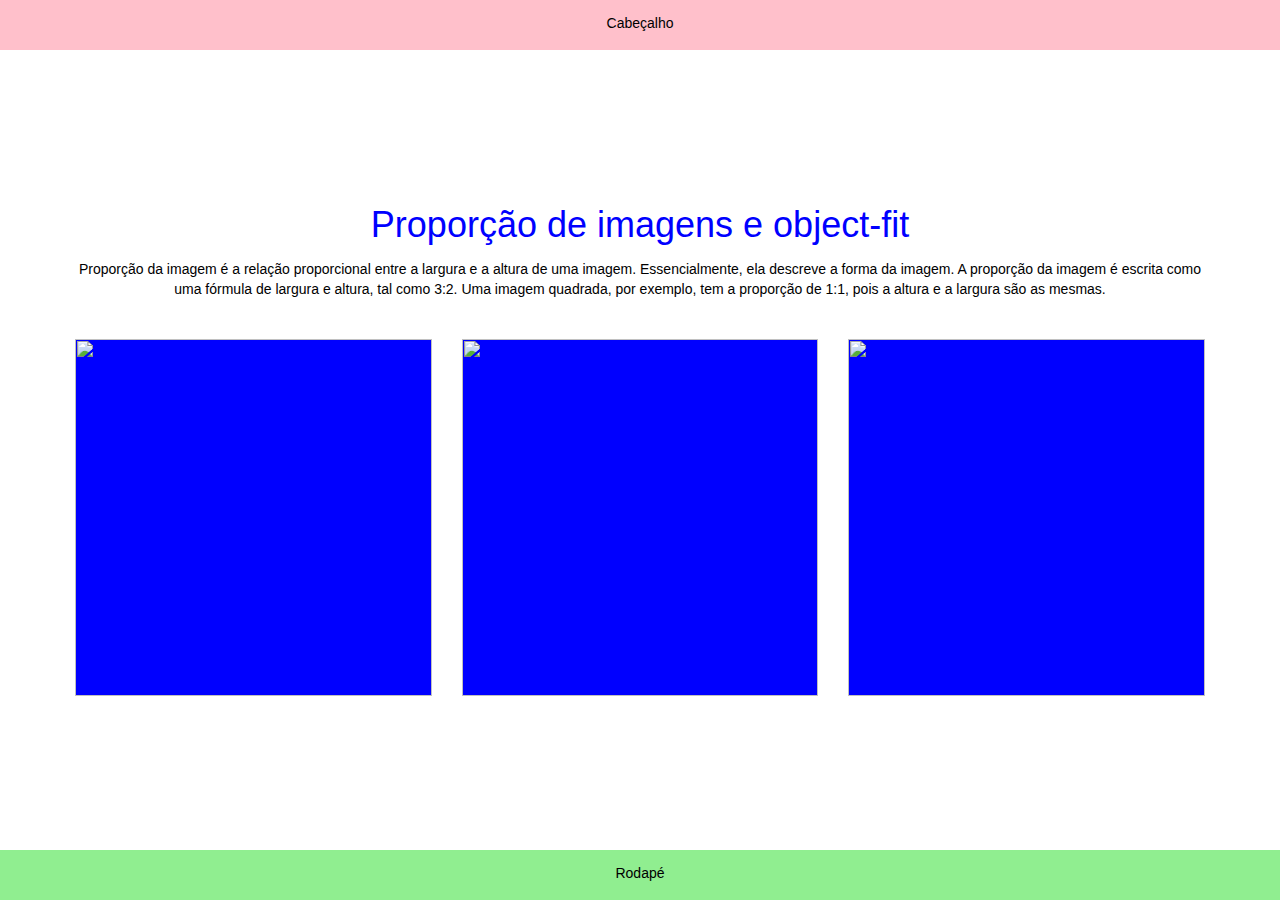
==== index.html @ a14bac27 "Desafio 2" ====
<!DOCTYPE html>
<html lang="en">
<head>
    <meta charset="utf-8">
    <meta name="viewport" content="width=device-width, initial-scale=1.0">
    <title>Mel, a melhor frontend</title>
    <link rel="stylesheet" href="assets/css/stylesheet_header.css">
    <link rel="stylesheet" href="assets/css/stylesheet_footer.css">
    <link rel="stylesheet" href="assets/css/layout.css">
</head>
<body>
<header>
<nav>
    <p>Cabeçalho</p>
</nav>
</header>    <main>
        <h1>Proporção de imagens e object-fit</h1>
        <p>Proporção da imagem é a relação proporcional entre a largura e a altura de uma imagem. Essencialmente, ela descreve a forma da imagem. A proporção da imagem é escrita como uma fórmula de largura e altura, tal como 3:2. Uma imagem quadrada, por exemplo, tem a proporção de 1:1, pois a altura e a largura são as mesmas.</p>
        <div class="flex-grid">
          <div class="column">
            <figure>
              <img src="https://source.unsplash.com/random/?street-photography">
            </figure>
          </div>
          <div class="column">
            <figure>
              <img src="https://source.unsplash.com/random/?animals">
            </figure>
          </div>
          <div class="column">
            <figure>
              <img src="https://source.unsplash.com/random/?fruit">
            </figure>
          </div>
        </div>
      </main>
<footer>
    <p>Rodapé</p>
</footer></body>
</html>
---- assets/css/stylesheet_header.css ----
header {
    background-color: #ffc0cb;
    height: 50px;
}

a {
    display: flex;
    align-content: stretch;
}

nav {
    display: flex;
    flex-direction: row;
    justify-content: center;
}
---- assets/css/stylesheet_footer.css ----
footer {
    background-color: #90ee90;
    height: 50px;
    display: flex;
    justify-content: center;
}

/*footer p {
    display: flex;
    justify-content: center;
}*/
---- assets/css/layout.css ----
/*main {
    background-color: #add8e6;
    display: flex;
    justify-content: center;
    flex-direction: column;
    align-items: center;
    flex-grow: 1;
}*/body {
  display: flex;
  flex-direction: column;
  margin: 0;
  height: 100svh;
}
h1 {
  font-family: Arial, sans-serif;
  font-weight: 400;
  font-size: 36px;
  margin: 0;
  color: #0000ff;
  text-align: center;
}
p {
  font-family: Arial, sans-serif;
  font-size: 14px;
  line-height: 1.4;
  text-align: center;
  margin-bottom: 40px;
}
header,
footer {
  font-family: Arial, sans-serif;
  font-size: 20px;
}
.flex-grid {
  width: 100%;
}
.column {
  background: #90ee90;
}
.column:not(:last-child) {
  margin-bottom: 30px;
}
@media (min-width: 850px) {
  .flex-grid {
    display: flex;
    flex-direction: row;
    column-gap: 30px;
  }
  .column {
    width: 33.33%;
  }
  .column:not(:last-child) {
    margin-bottom: 0;
  }
}

main {
    background: #fff;
    flex-grow: 1;
    display: flex;
    align-items: center;
    justify-content: center;
    flex-direction: column;
    padding: 30px 20px;
    max-width: 540px;
    margin: 0 auto;
  }
  @media (min-width: 850px) {
    main {
      max-width: 100%;
      padding: 30px;
    }
  }
  @media (min-width: 1180px) {
    main {
      max-width: 1130px;
    }
  }

  img {
    max-width: 100%;
    position: absolute;
    top: 0;
    bottom: 0;
    height: 100%;
    width: 100%;
    object-fit: cover;
  }

  figure{
    margin: 0;
    height: 0;
    position: relative;
    background: #0000ff;
    overflow: hidden;
    padding-bottom: 100%;
  }
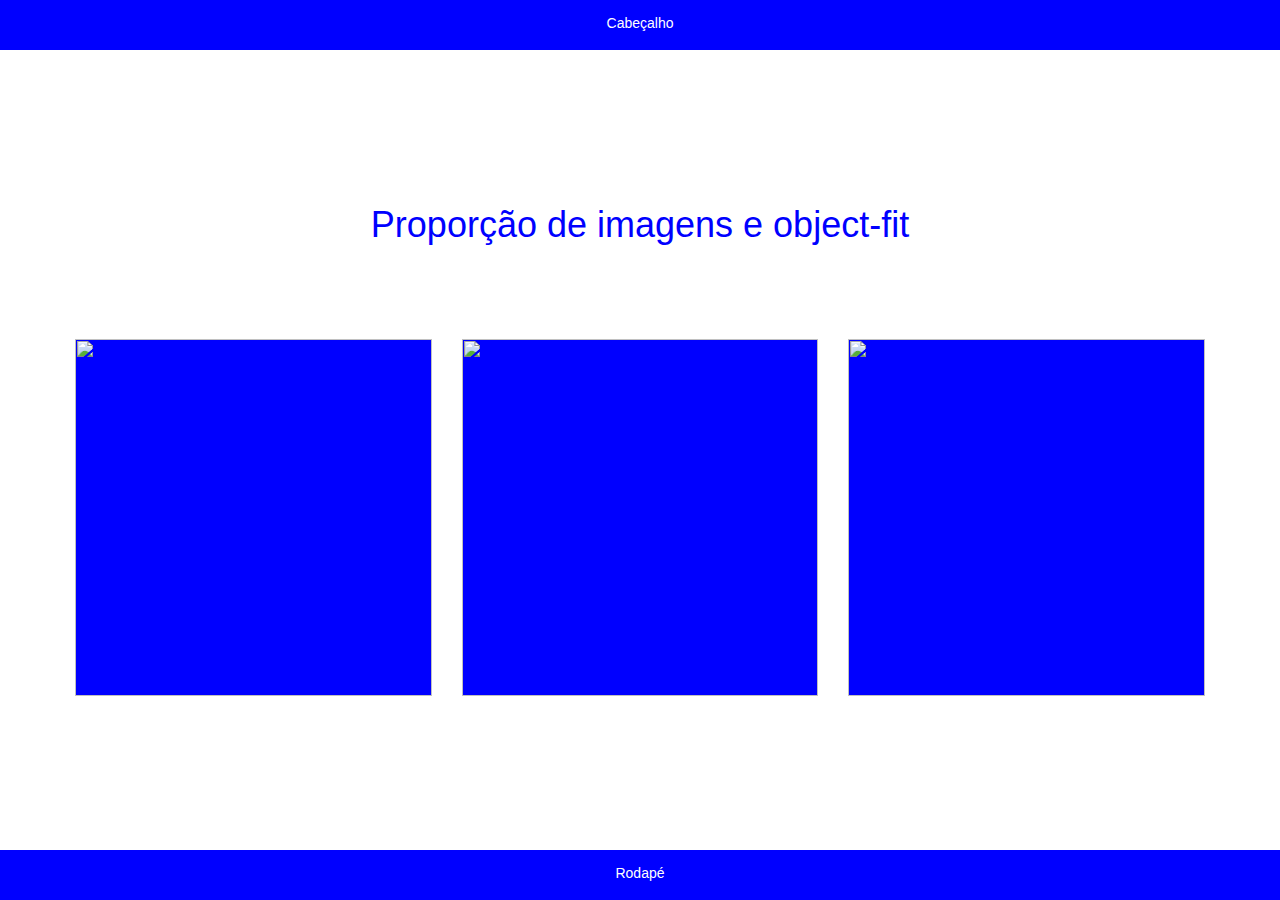
==== commit e48fc2da: "aula 12/04 — scss" ====
--- a/index.html
+++ b/index.html
@@ -4,9 +4,7 @@
     <meta charset="utf-8">
     <meta name="viewport" content="width=device-width, initial-scale=1.0">
     <title>Mel, a melhor frontend</title>
-    <link rel="stylesheet" href="assets/css/stylesheet_header.css">
-    <link rel="stylesheet" href="assets/css/stylesheet_footer.css">
-    <link rel="stylesheet" href="assets/css/layout.css">
+    <link rel="stylesheet" href="assets/css/style.css">
 </head>
 <body>
 <header>
--- a/assets/css/style.css
+++ b/assets/css/style.css
@@ -0,0 +1,171 @@
+/*main {
+    background-color: #add8e6;
+    display: flex;
+    justify-content: center;
+    flex-direction: column;
+    align-items: center;
+    flex-grow: 1;
+}*/
+body {
+  display: -webkit-box;
+  display: -ms-flexbox;
+  display: flex;
+  -webkit-box-orient: vertical;
+  -webkit-box-direction: normal;
+      -ms-flex-direction: column;
+          flex-direction: column;
+  margin: 0;
+  height: 100svh;
+}
+
+h1 {
+  font-family: Arial, sans-serif;
+  font-weight: 400;
+  font-size: 36px;
+  margin: 0;
+  color: #0000ff;
+  text-align: center;
+}
+
+p {
+  font-family: Arial, sans-serif;
+  color: #fff;
+  font-size: 14px;
+  line-height: 1.4;
+  text-align: center;
+  margin-bottom: 40px;
+}
+
+header,
+footer {
+  font-family: Arial, sans-serif;
+  font-size: 20px;
+}
+
+.flex-grid {
+  width: 100%;
+}
+
+.column {
+  background: #0000ff;
+}
+
+.column:not(:last-child) {
+  margin-bottom: 30px;
+}
+
+@media (min-width: 850px) {
+  .flex-grid {
+    display: -webkit-box;
+    display: -ms-flexbox;
+    display: flex;
+    -webkit-box-orient: horizontal;
+    -webkit-box-direction: normal;
+        -ms-flex-direction: row;
+            flex-direction: row;
+    -webkit-column-gap: 30px;
+       -moz-column-gap: 30px;
+            column-gap: 30px;
+  }
+  .column {
+    width: 33.33%;
+  }
+  .column:not(:last-child) {
+    margin-bottom: 0;
+  }
+}
+main {
+  background: #fff;
+  -webkit-box-flex: 1;
+      -ms-flex-positive: 1;
+          flex-grow: 1;
+  display: -webkit-box;
+  display: -ms-flexbox;
+  display: flex;
+  -webkit-box-align: center;
+      -ms-flex-align: center;
+          align-items: center;
+  -webkit-box-pack: center;
+      -ms-flex-pack: center;
+          justify-content: center;
+  -webkit-box-orient: vertical;
+  -webkit-box-direction: normal;
+      -ms-flex-direction: column;
+          flex-direction: column;
+  padding: 30px 20px;
+  max-width: 540px;
+  margin: 0 auto;
+}
+
+@media (min-width: 850px) {
+  main {
+    max-width: 100%;
+    padding: 30px;
+  }
+}
+@media (min-width: 1180px) {
+  main {
+    max-width: 1130px;
+  }
+}
+img {
+  max-width: 100%;
+  position: absolute;
+  top: 0;
+  bottom: 0;
+  height: 100%;
+  width: 100%;
+  -o-object-fit: cover;
+     object-fit: cover;
+}
+
+figure {
+  margin: 0;
+  height: 0;
+  position: relative;
+  background: #0000ff;
+  overflow: hidden;
+  padding-bottom: 100%;
+}
+
+header {
+  background-color: #0000ff;
+  height: 50px;
+}
+
+a {
+  display: -webkit-box;
+  display: -ms-flexbox;
+  display: flex;
+  -ms-flex-line-pack: stretch;
+      align-content: stretch;
+}
+
+nav {
+  display: -webkit-box;
+  display: -ms-flexbox;
+  display: flex;
+  -webkit-box-orient: horizontal;
+  -webkit-box-direction: normal;
+      -ms-flex-direction: row;
+          flex-direction: row;
+  -webkit-box-pack: center;
+      -ms-flex-pack: center;
+          justify-content: center;
+}
+
+footer {
+  background-color: #0000ff;
+  height: 50px;
+  display: -webkit-box;
+  display: -ms-flexbox;
+  display: flex;
+  -webkit-box-pack: center;
+      -ms-flex-pack: center;
+          justify-content: center;
+}
+
+/*footer p {
+    display: flex;
+    justify-content: center;
+}*/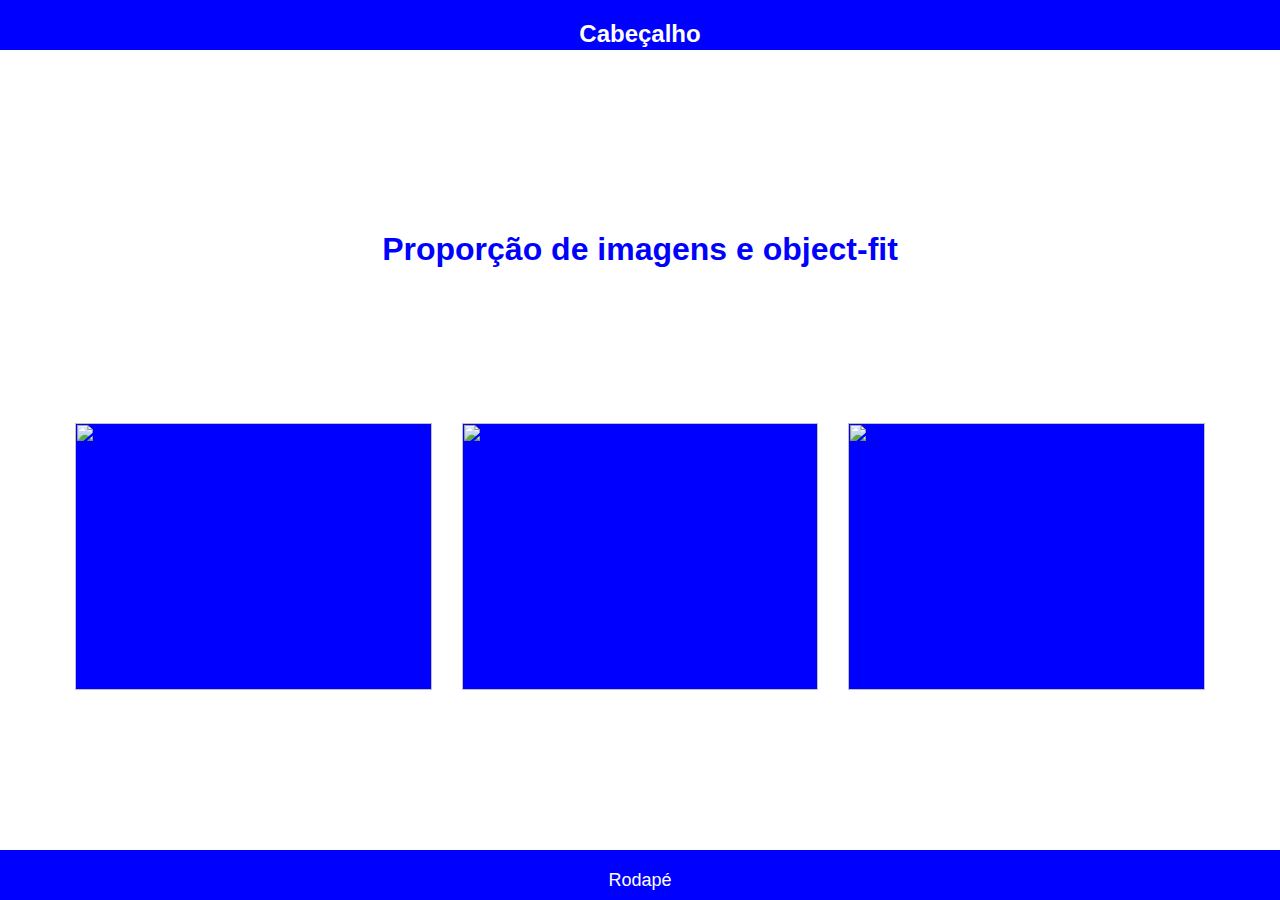
==== commit a2da9db2: "aula 20/04 — scss" ====
--- a/index.html
+++ b/index.html
@@ -9,7 +9,7 @@
 <body>
 <header>
 <nav>
-    <p>Cabeçalho</p>
+    <h2>Cabeçalho</h2>
 </nav>
 </header>    <main>
         <h1>Proporção de imagens e object-fit</h1>
--- a/assets/css/style.css
+++ b/assets/css/style.css
@@ -1,171 +1 @@
-/*main {
-    background-color: #add8e6;
-    display: flex;
-    justify-content: center;
-    flex-direction: column;
-    align-items: center;
-    flex-grow: 1;
-}*/
-body {
-  display: -webkit-box;
-  display: -ms-flexbox;
-  display: flex;
-  -webkit-box-orient: vertical;
-  -webkit-box-direction: normal;
-      -ms-flex-direction: column;
-          flex-direction: column;
-  margin: 0;
-  height: 100svh;
-}
-
-h1 {
-  font-family: Arial, sans-serif;
-  font-weight: 400;
-  font-size: 36px;
-  margin: 0;
-  color: #0000ff;
-  text-align: center;
-}
-
-p {
-  font-family: Arial, sans-serif;
-  color: #fff;
-  font-size: 14px;
-  line-height: 1.4;
-  text-align: center;
-  margin-bottom: 40px;
-}
-
-header,
-footer {
-  font-family: Arial, sans-serif;
-  font-size: 20px;
-}
-
-.flex-grid {
-  width: 100%;
-}
-
-.column {
-  background: #0000ff;
-}
-
-.column:not(:last-child) {
-  margin-bottom: 30px;
-}
-
-@media (min-width: 850px) {
-  .flex-grid {
-    display: -webkit-box;
-    display: -ms-flexbox;
-    display: flex;
-    -webkit-box-orient: horizontal;
-    -webkit-box-direction: normal;
-        -ms-flex-direction: row;
-            flex-direction: row;
-    -webkit-column-gap: 30px;
-       -moz-column-gap: 30px;
-            column-gap: 30px;
-  }
-  .column {
-    width: 33.33%;
-  }
-  .column:not(:last-child) {
-    margin-bottom: 0;
-  }
-}
-main {
-  background: #fff;
-  -webkit-box-flex: 1;
-      -ms-flex-positive: 1;
-          flex-grow: 1;
-  display: -webkit-box;
-  display: -ms-flexbox;
-  display: flex;
-  -webkit-box-align: center;
-      -ms-flex-align: center;
-          align-items: center;
-  -webkit-box-pack: center;
-      -ms-flex-pack: center;
-          justify-content: center;
-  -webkit-box-orient: vertical;
-  -webkit-box-direction: normal;
-      -ms-flex-direction: column;
-          flex-direction: column;
-  padding: 30px 20px;
-  max-width: 540px;
-  margin: 0 auto;
-}
-
-@media (min-width: 850px) {
-  main {
-    max-width: 100%;
-    padding: 30px;
-  }
-}
-@media (min-width: 1180px) {
-  main {
-    max-width: 1130px;
-  }
-}
-img {
-  max-width: 100%;
-  position: absolute;
-  top: 0;
-  bottom: 0;
-  height: 100%;
-  width: 100%;
-  -o-object-fit: cover;
-     object-fit: cover;
-}
-
-figure {
-  margin: 0;
-  height: 0;
-  position: relative;
-  background: #0000ff;
-  overflow: hidden;
-  padding-bottom: 100%;
-}
-
-header {
-  background-color: #0000ff;
-  height: 50px;
-}
-
-a {
-  display: -webkit-box;
-  display: -ms-flexbox;
-  display: flex;
-  -ms-flex-line-pack: stretch;
-      align-content: stretch;
-}
-
-nav {
-  display: -webkit-box;
-  display: -ms-flexbox;
-  display: flex;
-  -webkit-box-orient: horizontal;
-  -webkit-box-direction: normal;
-      -ms-flex-direction: row;
-          flex-direction: row;
-  -webkit-box-pack: center;
-      -ms-flex-pack: center;
-          justify-content: center;
-}
-
-footer {
-  background-color: #0000ff;
-  height: 50px;
-  display: -webkit-box;
-  display: -ms-flexbox;
-  display: flex;
-  -webkit-box-pack: center;
-      -ms-flex-pack: center;
-          justify-content: center;
-}
-
-/*footer p {
-    display: flex;
-    justify-content: center;
-}*/+@charset "UTF-8";body{display:-webkit-box;display:-ms-flexbox;display:flex;-webkit-box-orient:vertical;-webkit-box-direction:normal;-ms-flex-direction:column;flex-direction:column;margin:0;height:100svh}h1{font-size:32px;font-family:"Gill Sans","Gill Sans MT",Calibri,"Trebuchet MS",sans-serif;color:#0000ff}p{font-family:Arial,sans-serif;color:#fff;font-size:14px;line-height:1.4;text-align:center;margin-bottom:40px}footer,header{font-family:Arial,sans-serif;font-size:20px}.flex-grid{width:100%}.column{background:#0000ff}.column:not(:last-child){margin-bottom:30px}@media (min-width:850px){.flex-grid{display:-webkit-box;display:-ms-flexbox;display:flex;-webkit-box-orient:horizontal;-webkit-box-direction:normal;-ms-flex-direction:row;flex-direction:row;-webkit-column-gap:30px;-moz-column-gap:30px;column-gap:30px}.column{width:33.33%}.column:not(:last-child){margin-bottom:0}}main{background:#fff;-webkit-box-flex:1;-ms-flex-positive:1;flex-grow:1;display:-webkit-box;display:-ms-flexbox;display:flex;-webkit-box-align:center;-ms-flex-align:center;align-items:center;-webkit-box-pack:center;-ms-flex-pack:center;justify-content:center;-webkit-box-orient:vertical;-webkit-box-direction:normal;-ms-flex-direction:column;flex-direction:column;padding:30px 20px;max-width:540px;margin:0 auto}@media (min-width:850px){main{max-width:100%;padding:30px}}@media (min-width:1180px){main{max-width:1130px}}img{max-width:100%;position:absolute;top:0;bottom:0;height:100%;width:100%;-o-object-fit:cover;object-fit:cover}figure{margin:0;height:0;position:relative;background:#0000ff;overflow:hidden;padding-bottom:75%}header{background-color:#0000ff;height:3.125rem}a{display:-webkit-box;display:-ms-flexbox;display:flex;-ms-flex-line-pack:stretch;align-content:stretch}nav{display:-webkit-box;display:-ms-flexbox;display:flex;-webkit-box-orient:horizontal;-webkit-box-direction:normal;-ms-flex-direction:row;flex-direction:row;-webkit-box-pack:center;-ms-flex-pack:center;justify-content:center}h2{font-size:24px;font-family:"Gill Sans","Gill Sans MT",Calibri,"Trebuchet MS",sans-serif;color:#fff}footer{background-color:#0000ff;height:50px;display:-webkit-box;display:-ms-flexbox;display:flex;-webkit-box-pack:center;-ms-flex-pack:center;justify-content:center}p{font-size:18px;font-family:"Gill Sans","Gill Sans MT",Calibri,"Trebuchet MS",sans-serif;color:#fff}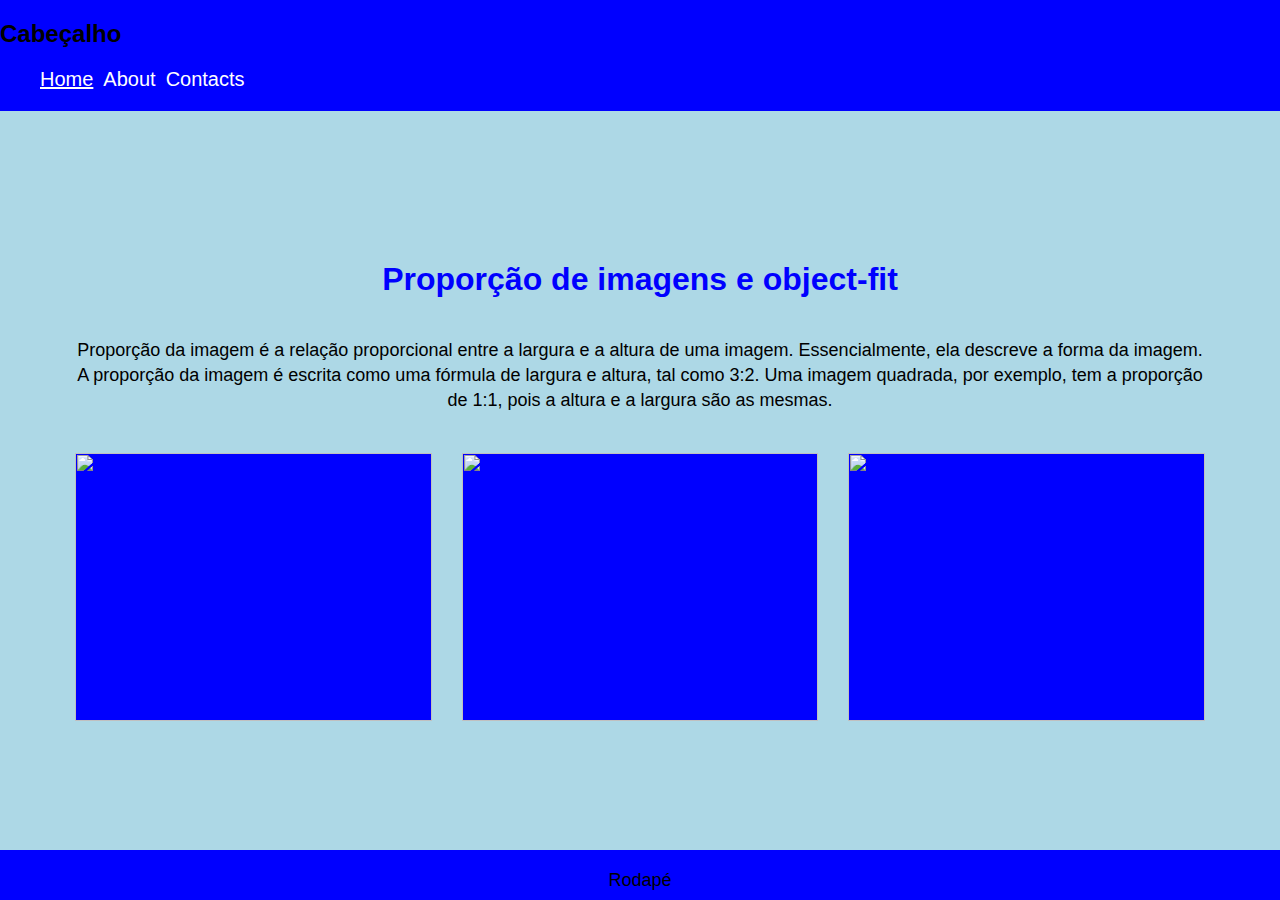
==== commit 5784f7e3: "js 1 — 25.05" ====
--- a/index.html
+++ b/index.html
@@ -8,9 +8,14 @@
 </head>
 <body>
 <header>
-<nav>
     <h2>Cabeçalho</h2>
-</nav>
+    <nav id="main-navigation">
+        <ul>
+            <li><a href="index.html">Home</a></li>
+            <li><a href="about.html">About</a></li>
+            <li><a href="contacts.html">Contacts</a></li>
+        </ul>
+    </nav>
 </header>    <main>
         <h1>Proporção de imagens e object-fit</h1>
         <p>Proporção da imagem é a relação proporcional entre a largura e a altura de uma imagem. Essencialmente, ela descreve a forma da imagem. A proporção da imagem é escrita como uma fórmula de largura e altura, tal como 3:2. Uma imagem quadrada, por exemplo, tem a proporção de 1:1, pois a altura e a largura são as mesmas.</p>
@@ -34,5 +39,6 @@
       </main>
 <footer>
     <p>Rodapé</p>
-</footer></body>
+</footer>
+<script src="/assets/js/script.js"></script></body>
 </html>--- a/assets/css/style.css
+++ b/assets/css/style.css
@@ -1 +1 @@
-@charset "UTF-8";body{display:-webkit-box;display:-ms-flexbox;display:flex;-webkit-box-orient:vertical;-webkit-box-direction:normal;-ms-flex-direction:column;flex-direction:column;margin:0;height:100svh}h1{font-size:32px;font-family:"Gill Sans","Gill Sans MT",Calibri,"Trebuchet MS",sans-serif;color:#0000ff}p{font-family:Arial,sans-serif;color:#fff;font-size:14px;line-height:1.4;text-align:center;margin-bottom:40px}footer,header{font-family:Arial,sans-serif;font-size:20px}.flex-grid{width:100%}.column{background:#0000ff}.column:not(:last-child){margin-bottom:30px}@media (min-width:850px){.flex-grid{display:-webkit-box;display:-ms-flexbox;display:flex;-webkit-box-orient:horizontal;-webkit-box-direction:normal;-ms-flex-direction:row;flex-direction:row;-webkit-column-gap:30px;-moz-column-gap:30px;column-gap:30px}.column{width:33.33%}.column:not(:last-child){margin-bottom:0}}main{background:#fff;-webkit-box-flex:1;-ms-flex-positive:1;flex-grow:1;display:-webkit-box;display:-ms-flexbox;display:flex;-webkit-box-align:center;-ms-flex-align:center;align-items:center;-webkit-box-pack:center;-ms-flex-pack:center;justify-content:center;-webkit-box-orient:vertical;-webkit-box-direction:normal;-ms-flex-direction:column;flex-direction:column;padding:30px 20px;max-width:540px;margin:0 auto}@media (min-width:850px){main{max-width:100%;padding:30px}}@media (min-width:1180px){main{max-width:1130px}}img{max-width:100%;position:absolute;top:0;bottom:0;height:100%;width:100%;-o-object-fit:cover;object-fit:cover}figure{margin:0;height:0;position:relative;background:#0000ff;overflow:hidden;padding-bottom:75%}header{background-color:#0000ff;height:3.125rem}a{display:-webkit-box;display:-ms-flexbox;display:flex;-ms-flex-line-pack:stretch;align-content:stretch}nav{display:-webkit-box;display:-ms-flexbox;display:flex;-webkit-box-orient:horizontal;-webkit-box-direction:normal;-ms-flex-direction:row;flex-direction:row;-webkit-box-pack:center;-ms-flex-pack:center;justify-content:center}h2{font-size:24px;font-family:"Gill Sans","Gill Sans MT",Calibri,"Trebuchet MS",sans-serif;color:#fff}footer{background-color:#0000ff;height:50px;display:-webkit-box;display:-ms-flexbox;display:flex;-webkit-box-pack:center;-ms-flex-pack:center;justify-content:center}p{font-size:18px;font-family:"Gill Sans","Gill Sans MT",Calibri,"Trebuchet MS",sans-serif;color:#fff}+@charset "UTF-8";body{display:-webkit-box;display:-ms-flexbox;display:flex;-webkit-box-orient:vertical;-webkit-box-direction:normal;-ms-flex-direction:column;flex-direction:column;margin:0;height:100svh}body.about{background:tomato}body.contacts{background:yellow}body.home{background:lightblue}h1{font-size:32px;font-family:"Gill Sans","Gill Sans MT",Calibri,"Trebuchet MS",sans-serif;color:#0000ff}p{font-family:Arial,sans-serif;color:#000;font-size:14px;line-height:1.4;text-align:center;margin-bottom:40px}footer,header{font-family:Arial,sans-serif;font-size:20px}.flex-grid{width:100%}.column{background:#0000ff}.column:not(:last-child){margin-bottom:30px}@media (min-width:850px){.flex-grid{display:-webkit-box;display:-ms-flexbox;display:flex;-webkit-box-orient:horizontal;-webkit-box-direction:normal;-ms-flex-direction:row;flex-direction:row;-webkit-column-gap:30px;-moz-column-gap:30px;column-gap:30px}.column{width:33.33%}.column:not(:last-child){margin-bottom:0}}main{-webkit-box-flex:1;-ms-flex-positive:1;flex-grow:1;display:-webkit-box;display:-ms-flexbox;display:flex;-webkit-box-align:center;-ms-flex-align:center;align-items:center;-webkit-box-pack:center;-ms-flex-pack:center;justify-content:center;-webkit-box-orient:vertical;-webkit-box-direction:normal;-ms-flex-direction:column;flex-direction:column;padding:30px 20px;max-width:540px;margin:0 auto}@media (min-width:850px){main{max-width:100%;padding:30px}}@media (min-width:1180px){main{max-width:1130px}}img{max-width:100%;position:absolute;top:0;bottom:0;height:100%;width:100%;-o-object-fit:cover;object-fit:cover}figure{margin:0;height:0;position:relative;background:#0000ff;overflow:hidden;padding-bottom:75%}header{background-color:#0000ff}nav a{display:-webkit-box;display:-ms-flexbox;display:flex;-ms-flex-line-pack:stretch;align-content:stretch;color:#fff;text-decoration:none}nav a.active{text-decoration:underline}ul{display:-webkit-box;display:-ms-flexbox;display:flex;list-style:none;-webkit-column-gap:10px;-moz-column-gap:10px;column-gap:10px;color:#fff}h2{font-size:24px;font-family:"Gill Sans","Gill Sans MT",Calibri,"Trebuchet MS",sans-serif;color:#000}footer{background-color:#0000ff;height:50px;display:-webkit-box;display:-ms-flexbox;display:flex;-webkit-box-pack:center;-ms-flex-pack:center;justify-content:center}p{font-size:18px;font-family:"Gill Sans","Gill Sans MT",Calibri,"Trebuchet MS",sans-serif;color:#000}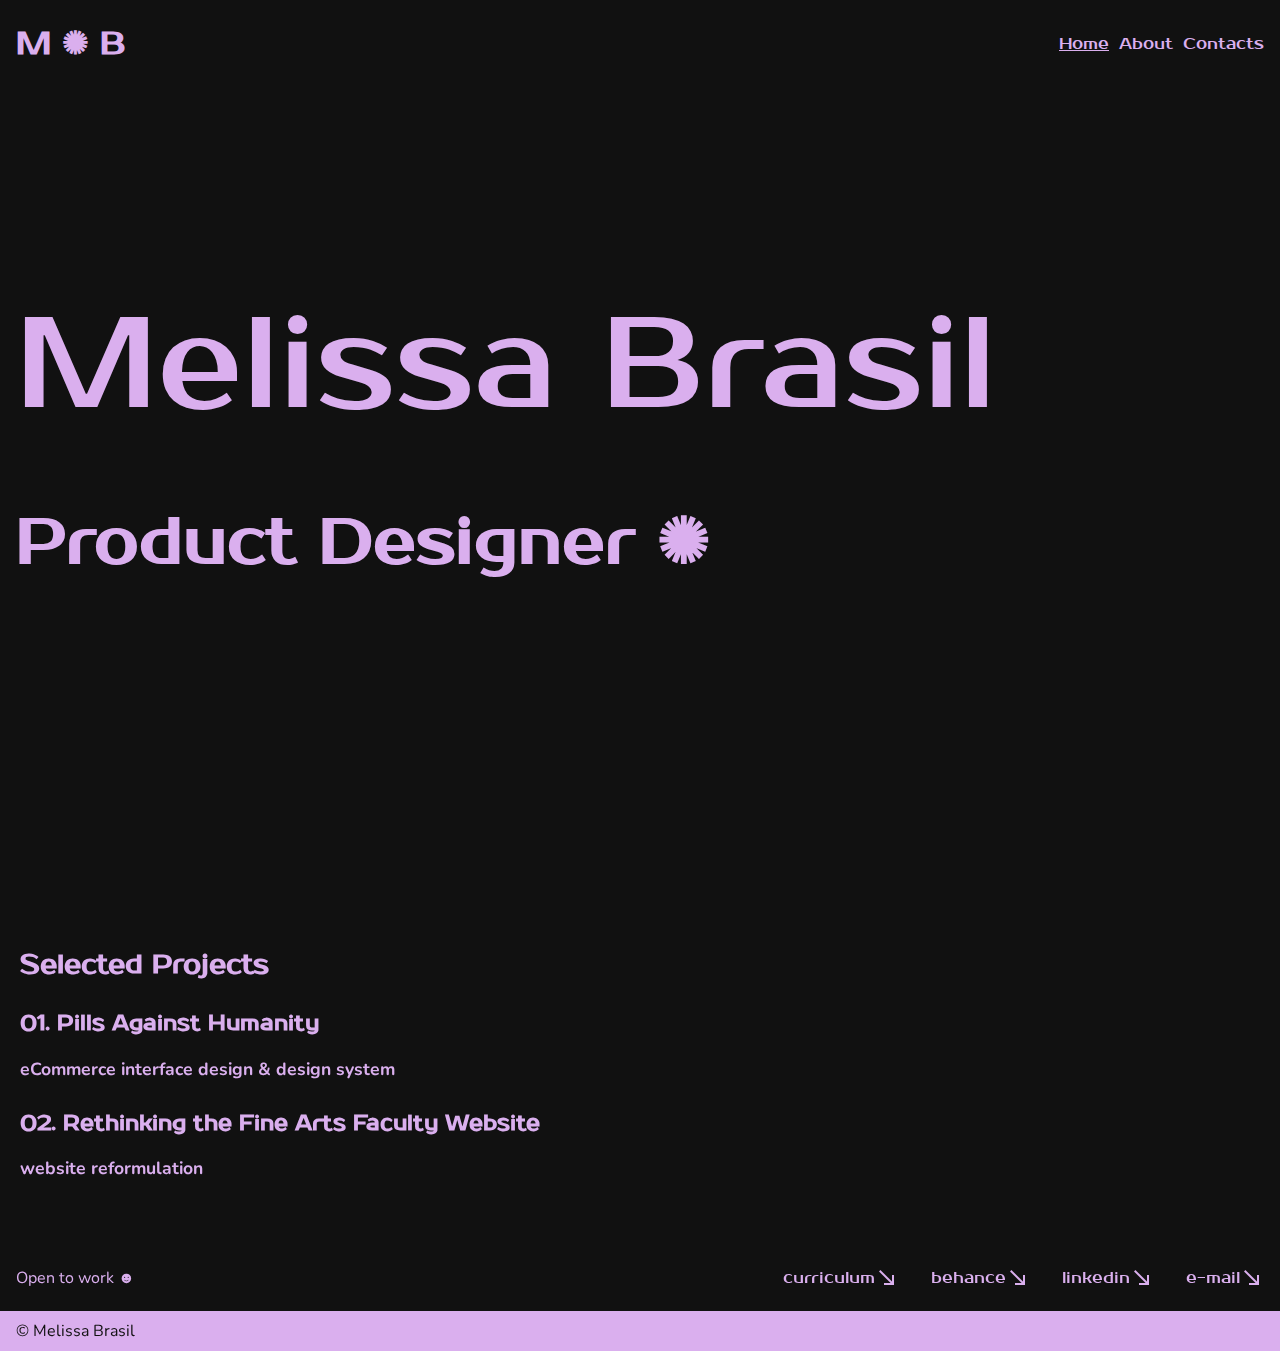
==== commit e28d167f: "test folder changes" ====
--- a/index.html
+++ b/index.html
@@ -1,44 +1,122 @@
 <!DOCTYPE html>
 <html lang="en">
+
 <head>
     <meta charset="utf-8">
+    <title>Melissa Brasil</title>
     <meta name="viewport" content="width=device-width, initial-scale=1.0">
-    <title>Mel, a melhor frontend</title>
+    <meta name="theme-color" content="rgb(113, 19, 157)">
+
+    <link rel="icon" type="image/svg" href="assets/img/theme.svg">
+
+    <style>
+        @import url('https://fonts.googleapis.com/css2?family=Nunito:ital,wght@0,400;0,500;0,700;0,800;1,400;1,500;1,700;1,800&family=Prosto+One&display=swap');
+    </style>
+    
+    <link rel="stylesheet"
+        href="https://fonts.googleapis.com/css2?family=Material+Symbols+Outlined:opsz,wght,FILL,GRAD@20..48,100..700,0..1,-50..200" />
     <link rel="stylesheet" href="assets/css/style.css">
+
 </head>
 <body>
 <header>
-    <h2>Cabeçalho</h2>
-    <nav id="main-navigation">
-        <ul>
-            <li><a href="index.html">Home</a></li>
-            <li><a href="about.html">About</a></li>
-            <li><a href="contacts.html">Contacts</a></li>
-        </ul>
-    </nav>
-</header>    <main>
-        <h1>Proporção de imagens e object-fit</h1>
-        <p>Proporção da imagem é a relação proporcional entre a largura e a altura de uma imagem. Essencialmente, ela descreve a forma da imagem. A proporção da imagem é escrita como uma fórmula de largura e altura, tal como 3:2. Uma imagem quadrada, por exemplo, tem a proporção de 1:1, pois a altura e a largura são as mesmas.</p>
-        <div class="flex-grid">
-          <div class="column">
-            <figure>
-              <img src="https://source.unsplash.com/random/?street-photography">
-            </figure>
-          </div>
-          <div class="column">
-            <figure>
-              <img src="https://source.unsplash.com/random/?animals">
-            </figure>
-          </div>
-          <div class="column">
-            <figure>
-              <img src="https://source.unsplash.com/random/?fruit">
-            </figure>
-          </div>
+    <div id="header_container">
+        <h1 alt="Melissa Brasil">M ✺ B</h1>
+        <button class="btn--toggle-menu">
+            <svg xmlns="http://www.w3.org/2000/svg" width="24" height="24" viewBox="0 0 24 24" fill="none" stroke="currentColor" stroke-width="2" stroke-linecap="round" stroke-linejoin="round" class="feather feather-menu"><line x1="3" y1="12" x2="21" y2="12"></line><line x1="3" y1="6" x2="21" y2="6"></line><line x1="3" y1="18" x2="21" y2="18"></line></svg>
+        </button>
+        <nav id="main-navigation">
+            <ul>
+                <li><a  href="index.html">Home</a></li>
+                <li><a  href="about.html">About</a></li>
+                <li><a  href="contacts.html">Contacts</a></li>
+            </ul>
+        </nav>
+</div>
+</header>
+  <div class="hero">
+
+    <div class="presentation">
+
+      <p id="page_title">Melissa Brasil</p>
+
+      <h2>Product Designer ✺</h2>
+
+    </div>
+
+    <div class="marquee"><span class="marquee_content"> ✺ "people ignore design that ignores people” ✺ “people ignore
+        design that ignores people” ✺ “people ignore design that ignores people” ✺ “people ignore design that ignores
+        people” ✺ “people ignore design that ignores people”</span></div>
+
+  </div>
+  <main>
+    <section id="projects">
+      <h2>Selected Projects</h2>
+      <ul class="projects_list">
+
+        <div>
+          <li>
+            <a class="link_projects" href="project_pills.html" alt="open Pills Against Humanity project">
+              <h3>01. Pills Against Humanity</h3>
+              <h4>eCommerce interface design & design system</h4>
+            </a>
+          </li>
         </div>
-      </main>
+
+        <div>
+          <li>
+            <a class="link_projects" href="project_fbaul.html"
+              alt="open Rethinking the Fine Arts Faculty Website project">
+              <h3>02. Rethinking the Fine Arts Faculty Website</h3>
+              <h4>website reformulation</h4>
+            </a>
+          </li>
+        </div>
+
+      </ul>
+    </section>
+  </main>
 <footer>
-    <p>Rodapé</p>
+    <div class="footer-row">
+        <p>Open to work ☻</p>
+        <div>
+            <ul class="footer_list">
+               
+                <li>
+                    <a href="https://drive.google.com/file/d/1Od65AeHdaOANFt-MgdZPg8LklpPoXMSL/view?usp=sharing" target="_blank" class="link_animation" alt="open Meliissa Brasil's curriculum in PDF">curriculum<span
+                            class="material-symbols-outlined">
+                            south_east
+                        </span></a>
+                </li>
+                <li>
+                    <a href="https://www.behance.net/melissa-brasil" target="_blank" class="link_animation" alt="open Melissa Brasil's curriculum in PDF">behance<span
+                            class="material-symbols-outlined">
+                            south_east
+                        </span></a>
+                </li>
+                <li>
+    
+                    <a class="link_animation" href="https://www.linkedin.com/in/melissa-brasil/" target="_blank"  alt="open Melissa Brasil's linkedin">linkedin<span
+                            class="material-symbols-outlined">
+                            south_east
+                        </span></a>
+                </li>
+                <li>
+                    <a href="mailto:melissa.mendes.brasil99@gmail.com" target="_blank" class="link_animation" alt="click to send Melissa Brasil an e-mail">e-mail<span
+                            class="material-symbols-outlined">
+                            south_east
+                        </span></a>
+                </li>
+    
+            </ul>
+        </div> 
+    </div>
+    <div class="footer-row">
+        <p>© Melissa Brasil</p>
+    </div>
 </footer>
-<script src="/assets/js/script.js"></script></body>
+
+<script src="/assets/js/script.js"></script>
+</body>
+
 </html>--- a/assets/css/style.css
+++ b/assets/css/style.css
@@ -1 +1 @@
-@charset "UTF-8";body{display:-webkit-box;display:-ms-flexbox;display:flex;-webkit-box-orient:vertical;-webkit-box-direction:normal;-ms-flex-direction:column;flex-direction:column;margin:0;height:100svh}body.about{background:tomato}body.contacts{background:yellow}body.home{background:lightblue}h1{font-size:32px;font-family:"Gill Sans","Gill Sans MT",Calibri,"Trebuchet MS",sans-serif;color:#0000ff}p{font-family:Arial,sans-serif;color:#000;font-size:14px;line-height:1.4;text-align:center;margin-bottom:40px}footer,header{font-family:Arial,sans-serif;font-size:20px}.flex-grid{width:100%}.column{background:#0000ff}.column:not(:last-child){margin-bottom:30px}@media (min-width:850px){.flex-grid{display:-webkit-box;display:-ms-flexbox;display:flex;-webkit-box-orient:horizontal;-webkit-box-direction:normal;-ms-flex-direction:row;flex-direction:row;-webkit-column-gap:30px;-moz-column-gap:30px;column-gap:30px}.column{width:33.33%}.column:not(:last-child){margin-bottom:0}}main{-webkit-box-flex:1;-ms-flex-positive:1;flex-grow:1;display:-webkit-box;display:-ms-flexbox;display:flex;-webkit-box-align:center;-ms-flex-align:center;align-items:center;-webkit-box-pack:center;-ms-flex-pack:center;justify-content:center;-webkit-box-orient:vertical;-webkit-box-direction:normal;-ms-flex-direction:column;flex-direction:column;padding:30px 20px;max-width:540px;margin:0 auto}@media (min-width:850px){main{max-width:100%;padding:30px}}@media (min-width:1180px){main{max-width:1130px}}img{max-width:100%;position:absolute;top:0;bottom:0;height:100%;width:100%;-o-object-fit:cover;object-fit:cover}figure{margin:0;height:0;position:relative;background:#0000ff;overflow:hidden;padding-bottom:75%}header{background-color:#0000ff}nav a{display:-webkit-box;display:-ms-flexbox;display:flex;-ms-flex-line-pack:stretch;align-content:stretch;color:#fff;text-decoration:none}nav a.active{text-decoration:underline}ul{display:-webkit-box;display:-ms-flexbox;display:flex;list-style:none;-webkit-column-gap:10px;-moz-column-gap:10px;column-gap:10px;color:#fff}h2{font-size:24px;font-family:"Gill Sans","Gill Sans MT",Calibri,"Trebuchet MS",sans-serif;color:#000}footer{background-color:#0000ff;height:50px;display:-webkit-box;display:-ms-flexbox;display:flex;-webkit-box-pack:center;-ms-flex-pack:center;justify-content:center}p{font-size:18px;font-family:"Gill Sans","Gill Sans MT",Calibri,"Trebuchet MS",sans-serif;color:#000}+@charset "UTF-8";body,html{height:100svh;-webkit-box-sizing:border-box;box-sizing:border-box;font-size:16px;margin:0;padding:0;background-color:#111;color:#DAAFEE}body.no-scroll,html.no-scroll{overflow-y:hidden}main{-webkit-box-flex:1;-ms-flex-positive:1;flex-grow:1;display:-webkit-box;display:-ms-flexbox;display:flex;-webkit-box-pack:center;-ms-flex-pack:center;justify-content:center;-webkit-box-orient:vertical;-webkit-box-direction:normal;-ms-flex-direction:column;flex-direction:column;padding:30px 20px;margin:0}::-moz-selection{color:#111;background:#DAAFEE}::selection{color:#111;background:#DAAFEE}:visited{color:#DAAFEE}h1{font-size:1rem;font-family:"Prosto One",cursive;color:#DAAFEE;line-height:1.5}@media (min-width:1150px){h1{font-size:2rem}}h2{font-size:1.6rem;font-family:"Prosto One",cursive;color:#DAAFEE;line-height:1.5;margin:1rem 0}h3{font-size:1.3rem;font-family:"Prosto One",cursive;color:#DAAFEE;line-height:1.5;margin:0.5rem 0 1rem 0}h4{font-size:1.1rem;font-family:"Nunito",cursive;color:#DAAFEE;line-height:1.5;margin:0 0 1.1rem 0}p{font-size:1rem;font-family:"Nunito",cursive;line-height:1.5;margin:0 0 1rem 0}header{display:block;position:sticky;top:0;background-color:#111;width:100%;margin:0;padding:0;z-index:1}header h1{margin:0}#header_container{display:-webkit-box;display:-ms-flexbox;display:flex;-webkit-box-pack:justify;-ms-flex-pack:justify;justify-content:space-between;-webkit-box-align:center;-ms-flex-align:center;align-items:center;padding:1rem;margin:0}.btn--toggle-menu{background:transparent;border:none;cursor:pointer}@media (min-width:850px){.btn--toggle-menu{display:none}}.btn--toggle-menu svg{stroke:#DAAFEE;fill:#DAAFEE}#main-navigation{display:none}@media (min-width:850px){#main-navigation{display:block}}#main-navigation.menu-is-open{display:-webkit-box;display:-ms-flexbox;display:flex;position:absolute;background:#111;top:60px;left:0;width:100%;height:100svh;z-index:2;-webkit-box-orient:vertical;-webkit-box-direction:normal;-ms-flex-direction:column;flex-direction:column;-webkit-box-pack:center;-ms-flex-pack:center;justify-content:center;text-align:center;-webkit-box-align:center;-ms-flex-align:center;align-items:center}#main-navigation.menu-is-open ul{-webkit-box-orient:vertical;-webkit-box-direction:normal;-ms-flex-direction:column;flex-direction:column;font-size:2rem;gap:40px;padding-bottom:60px;-webkit-box-align:center;-ms-flex-align:center;align-items:center}@media (min-width:850px){#main-navigation.menu-is-open{display:block;position:static;background:transparent;width:auto;height:auto}#main-navigation.menu-is-open ul{-webkit-box-orient:horizontal;-webkit-box-direction:normal;-ms-flex-direction:row;flex-direction:row;font-size:1.25rem;-webkit-column-gap:30px;-moz-column-gap:30px;column-gap:30px}}nav a{display:-webkit-box;display:-ms-flexbox;display:flex;-ms-flex-line-pack:stretch;align-content:stretch;color:#DAAFEE;text-decoration:none}nav a.active{text-decoration:underline}ul{display:-webkit-box;display:-ms-flexbox;display:flex;list-style:none;-webkit-column-gap:10px;-moz-column-gap:10px;column-gap:10px;color:#DAAFEE}li{font-size:1rem;font-family:"Prosto One",cursive;color:#DAAFEE;line-height:1.5}footer{background-color:#DAAFEE;display:-webkit-box;display:-ms-flexbox;display:flex;-webkit-box-orient:vertical;-webkit-box-direction:normal;-ms-flex-direction:column;flex-direction:column;bottom:0}footer p{margin:0.5rem 0}.footer_list{display:-webkit-box;display:-ms-flexbox;display:flex;-webkit-box-orient:vertical;-webkit-box-direction:normal;-ms-flex-direction:column;flex-direction:column}@media (min-width:850px){.footer_list{-webkit-box-orient:horizontal;-webkit-box-direction:normal;-ms-flex-direction:row;flex-direction:row;gap:2rem}}.footer-row{display:-webkit-box;display:-ms-flexbox;display:flex;-webkit-box-orient:vertical;-webkit-box-direction:normal;-ms-flex-direction:column;flex-direction:column;-webkit-box-align:baseline;-ms-flex-align:baseline;align-items:baseline;-webkit-box-pack:justify;-ms-flex-pack:justify;justify-content:space-between;padding:0 1rem}@media (min-width:850px){.footer-row{-webkit-box-orient:horizontal;-webkit-box-direction:normal;-ms-flex-direction:row;flex-direction:row}}.footer-row:first-child{background-color:#111;color:#DAAFEE}.footer-row:last-child{background-color:#DAAFEE;color:#111}@media (min-width:850px){.grid{display:-ms-grid;display:grid;-ms-grid-columns:1fr 1rem 1fr 1rem 1fr 1rem 1fr 1rem 1fr 1rem 1fr 1rem 1fr 1rem 1fr 1rem 1fr 1rem 1fr 1rem 1fr 1rem 1fr;grid-template-columns:repeat(12,1fr);-webkit-column-gap:1rem;-moz-column-gap:1rem;column-gap:1rem;padding:0}}@-webkit-keyframes move{to{-webkit-transform:translateX(-100%);transform:translateX(-100%)}}@keyframes move{to{-webkit-transform:translateX(-100%);transform:translateX(-100%)}}.link_animation{font-size:1rem;font-family:"Prosto One",cursive;color:#DAAFEE;line-height:1.5;text-decoration:none;background-image:-webkit-gradient(linear,left top,right top,from(#fff),color-stop(50%,#fff),color-stop(50%,#DAAFEE));background-image:linear-gradient(to right,#fff,#fff 50%,#DAAFEE 50%);background-size:200% 100%;background-position:-100%;padding:5px 0;position:relative;-webkit-background-clip:text;background-clip:text;-webkit-text-fill-color:transparent;-webkit-transition:all 0.3s ease-in-out;transition:all 0.3s ease-in-out;-webkit-box-align:center;-ms-flex-align:center;align-items:center;display:-webkit-box;display:-ms-flexbox;display:flex;right:0;-webkit-box-pack:end;-ms-flex-pack:end;justify-content:end;width:-webkit-max-content;width:-moz-max-content;width:max-content}.link_animation:before{content:"";background:#fff;display:block;position:absolute;bottom:-3px;left:0;width:0;height:3px;-webkit-transition:all 0.3s ease-in-out;transition:all 0.3s ease-in-out}.link_animation:hover{background-position:0}.link_animation:hover:before{width:100%}.marquee{white-space:nowrap;overflow:hidden;top:0;left:0;width:100%;padding:24px 0}.marquee_content{display:block;width:100%;font-size:1rem;font-family:"Prosto One",cursive;-webkit-transform:translateX(100%);transform:translateX(100%);-webkit-animation:move 20s linear infinite;animation:move 20s linear infinite}@media (min-width:1150px){.marquee_content{-webkit-animation:move 30s linear infinite;animation:move 30s linear infinite}}ul{padding-left:0}.link_projects{color:#DAAFEE;position:relative}.link_projects:after{content:"";background:#DAAFEE;mix-blend-mode:difference;width:calc(100% + 20px);height:0;position:absolute;bottom:-4px;left:-10px;-webkit-transition:all 0.3s cubic-bezier(0.445,0.05,0.55,0.95);transition:all 0.3s cubic-bezier(0.445,0.05,0.55,0.95)}.link_projects:hover:after{height:calc(100% + 8px)}.contacts_text{color:#DAAFEE;font-size:2.35rem;font-family:"Prosto One",cursive;text-align:center}@media (min-width:850px){.contacts_text{font-size:6rem}}@media (min-width:1150px){.contacts_text{font-size:8rem}}.contacts_footer{display:-webkit-box;display:-ms-flexbox;display:flex;-webkit-box-orient:vertical;-webkit-box-direction:normal;-ms-flex-direction:column;flex-direction:column;width:100%;height:100svh}.contacts_section{-webkit-box-align:center;-ms-flex-align:center;align-items:center;-webkit-box-pack:center;-ms-flex-pack:center;justify-content:center;height:auto}.hero{width:100svw;height:calc(100% - 61.5px);display:-webkit-box;display:-ms-flexbox;display:flex;margin:0;-webkit-box-orient:vertical;-webkit-box-direction:normal;-ms-flex-direction:column;flex-direction:column;-webkit-box-align:start;-ms-flex-align:start;align-items:flex-start;-webkit-box-sizing:border-box;box-sizing:border-box;-webkit-box-pack:justify;-ms-flex-pack:justify;justify-content:space-between}.hero .presentation{top:calc((100vh - 297.9px) / 3);display:-webkit-box;display:-ms-flexbox;display:flex;position:relative;-webkit-box-orient:vertical;-webkit-box-direction:normal;-ms-flex-direction:column;flex-direction:column;-webkit-box-pack:center;-ms-flex-pack:center;justify-content:center}.hero h2,.hero p{padding:0 1rem}@media (min-width:521px){.hero .presentation{top:calc((100vh - 200px) / 3)}}@media (min-width:850px){.hero{height:calc(100% - 88px)}.hero #page_title{font-size:6rem}.hero h2{font-size:3rem}.hero .presentation{top:calc((100vh - 247.5px) / 3)}}@media (min-width:1150px){.hero #page_title{font-size:8rem}.hero h2{font-size:4rem}.hero .presentation{top:calc((100vh - 355.5px) / 3)}}#page_title{font-size:4rem;font-family:"Prosto One",cursive}.projects_list{-webkit-box-orient:vertical;-webkit-box-direction:normal;-ms-flex-direction:column;flex-direction:column}.link_projects{text-decoration:none}#about_section{display:-webkit-box;display:-ms-flexbox;display:flex;-webkit-box-orient:horizontal;-webkit-box-direction:normal;-ms-flex-direction:row;flex-direction:row;-ms-flex-wrap:wrap;flex-wrap:wrap;-webkit-box-pack:justify;-ms-flex-pack:justify;justify-content:space-between}#skills_section{height:auto;display:-webkit-box;display:-ms-flexbox;display:flex;-webkit-box-orient:vertical;-webkit-box-direction:normal;-ms-flex-direction:column;flex-direction:column;-webkit-box-sizing:border-box;box-sizing:border-box;margin:0;-ms-flex-wrap:wrap;flex-wrap:wrap}#skills_div{height:auto;display:-webkit-box;display:-ms-flexbox;display:flex;-webkit-box-orient:vertical;-webkit-box-direction:normal;-ms-flex-direction:column;flex-direction:column;-ms-flex-wrap:wrap;flex-wrap:wrap}#skills_div ul{display:block}.skills_collumns{height:auto;margin-bottom:32px;margin-top:0}.justify{width:100%;display:-webkit-box;display:-ms-flexbox;display:flex;-webkit-box-orient:horizontal;-webkit-box-direction:normal;-ms-flex-direction:row;flex-direction:row;-webkit-box-pack:justify;-ms-flex-pack:justify;justify-content:space-between}.skill_ranking{color:#787878}@media (min-width:850px){#skills_div{-webkit-box-orient:horizontal;-webkit-box-direction:normal;-ms-flex-direction:row;flex-direction:row;-webkit-box-pack:justify;-ms-flex-pack:justify;justify-content:space-between}.skills_collumns{width:calc(25% - 18px)}#about_text{-webkit-column-count:2;-moz-column-count:2;column-count:2;gap:24px}}.special_p{margin:0.2rem 0}figure,img{margin:0;padding:0;width:100%}@media (min-width:850px){.grid .project_h2{-ms-grid-column:1;-ms-grid-column-span:12;grid-column:1/span 12;-webkit-box-ordinal-group:2;-ms-flex-order:1;order:1}.grid .first_image{-ms-grid-column:1;-ms-grid-column-span:6;grid-column:1/7;-webkit-box-ordinal-group:3;-ms-flex-order:2;order:2}.grid .second_image{-ms-grid-column:7;-ms-grid-column-span:6;grid-column:7/13;-webkit-box-ordinal-group:3;-ms-flex-order:2;order:2}.grid .project_h3{-ms-grid-column:1;-ms-grid-column-span:12;grid-column:1/span 12;-webkit-box-ordinal-group:4;-ms-flex-order:3;order:3}.grid .project_context{-ms-grid-column:1;-ms-grid-column-span:6;grid-column:1/7;-webkit-box-ordinal-group:5;-ms-flex-order:4;order:4}.grid .project_description{-ms-grid-column:7;-ms-grid-column-span:6;grid-column:7/13;-webkit-box-ordinal-group:5;-ms-flex-order:4;order:4}.grid .link_animation{-ms-grid-column:7;-ms-grid-column-span:6;grid-column:7/13;-webkit-box-ordinal-group:6;-ms-flex-order:5;order:5}}strong{font-weight:800}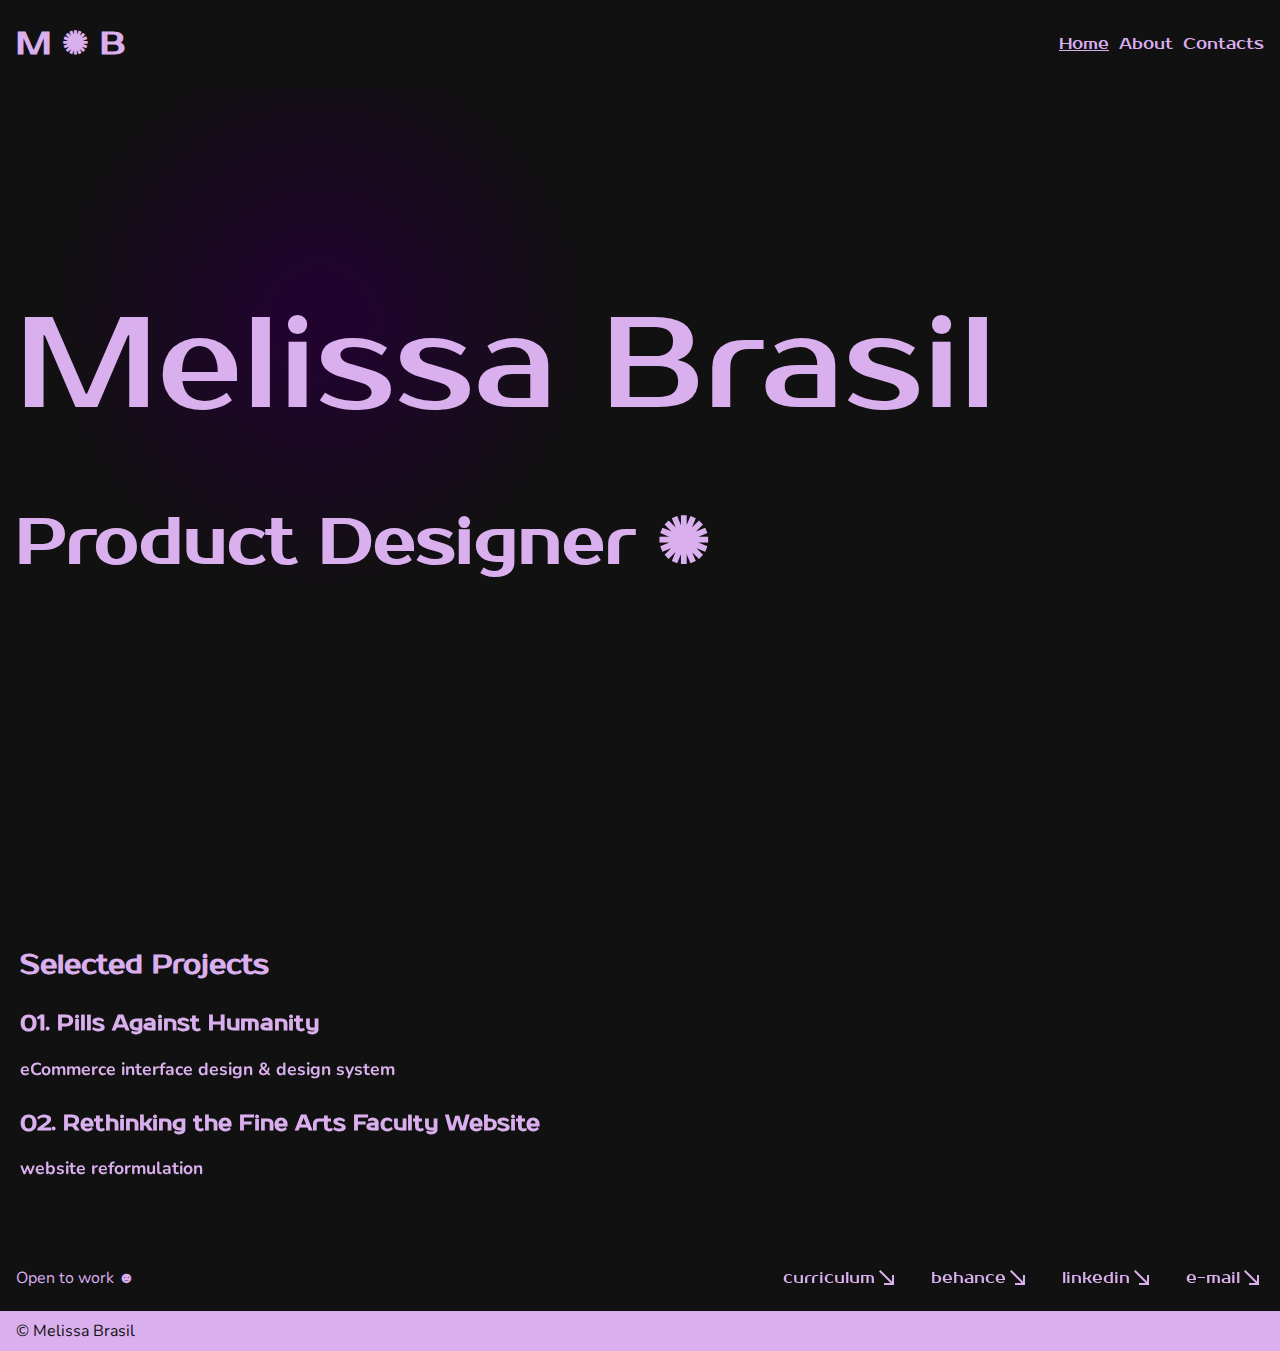
==== commit 09e73c25: "animação gradient" ====
--- a/index.html
+++ b/index.html
@@ -19,6 +19,10 @@
 
 </head>
 <body>
+
+<div id='gradient_container'>
+    <img id="spotlight" src="assets/img/gradient.svg">
+</div>
 <header>
     <div id="header_container">
         <h1 alt="Melissa Brasil">M ✺ B</h1>
@@ -43,10 +47,11 @@
       <h2>Product Designer ✺</h2>
 
     </div>
-
+    <div class="marquee_container">
     <div class="marquee"><span class="marquee_content"> ✺ "people ignore design that ignores people” ✺ “people ignore
         design that ignores people” ✺ “people ignore design that ignores people” ✺ “people ignore design that ignores
         people” ✺ “people ignore design that ignores people”</span></div>
+        </div>
 
   </div>
   <main>
--- a/assets/css/style.css
+++ b/assets/css/style.css
@@ -1 +1 @@
-@charset "UTF-8";body,html{height:100svh;-webkit-box-sizing:border-box;box-sizing:border-box;font-size:16px;margin:0;padding:0;background-color:#111;color:#DAAFEE}body.no-scroll,html.no-scroll{overflow-y:hidden}main{-webkit-box-flex:1;-ms-flex-positive:1;flex-grow:1;display:-webkit-box;display:-ms-flexbox;display:flex;-webkit-box-pack:center;-ms-flex-pack:center;justify-content:center;-webkit-box-orient:vertical;-webkit-box-direction:normal;-ms-flex-direction:column;flex-direction:column;padding:30px 20px;margin:0}::-moz-selection{color:#111;background:#DAAFEE}::selection{color:#111;background:#DAAFEE}:visited{color:#DAAFEE}h1{font-size:1rem;font-family:"Prosto One",cursive;color:#DAAFEE;line-height:1.5}@media (min-width:1150px){h1{font-size:2rem}}h2{font-size:1.6rem;font-family:"Prosto One",cursive;color:#DAAFEE;line-height:1.5;margin:1rem 0}h3{font-size:1.3rem;font-family:"Prosto One",cursive;color:#DAAFEE;line-height:1.5;margin:0.5rem 0 1rem 0}h4{font-size:1.1rem;font-family:"Nunito",cursive;color:#DAAFEE;line-height:1.5;margin:0 0 1.1rem 0}p{font-size:1rem;font-family:"Nunito",cursive;line-height:1.5;margin:0 0 1rem 0}header{display:block;position:sticky;top:0;background-color:#111;width:100%;margin:0;padding:0;z-index:1}header h1{margin:0}#header_container{display:-webkit-box;display:-ms-flexbox;display:flex;-webkit-box-pack:justify;-ms-flex-pack:justify;justify-content:space-between;-webkit-box-align:center;-ms-flex-align:center;align-items:center;padding:1rem;margin:0}.btn--toggle-menu{background:transparent;border:none;cursor:pointer}@media (min-width:850px){.btn--toggle-menu{display:none}}.btn--toggle-menu svg{stroke:#DAAFEE;fill:#DAAFEE}#main-navigation{display:none}@media (min-width:850px){#main-navigation{display:block}}#main-navigation.menu-is-open{display:-webkit-box;display:-ms-flexbox;display:flex;position:absolute;background:#111;top:60px;left:0;width:100%;height:100svh;z-index:2;-webkit-box-orient:vertical;-webkit-box-direction:normal;-ms-flex-direction:column;flex-direction:column;-webkit-box-pack:center;-ms-flex-pack:center;justify-content:center;text-align:center;-webkit-box-align:center;-ms-flex-align:center;align-items:center}#main-navigation.menu-is-open ul{-webkit-box-orient:vertical;-webkit-box-direction:normal;-ms-flex-direction:column;flex-direction:column;font-size:2rem;gap:40px;padding-bottom:60px;-webkit-box-align:center;-ms-flex-align:center;align-items:center}@media (min-width:850px){#main-navigation.menu-is-open{display:block;position:static;background:transparent;width:auto;height:auto}#main-navigation.menu-is-open ul{-webkit-box-orient:horizontal;-webkit-box-direction:normal;-ms-flex-direction:row;flex-direction:row;font-size:1.25rem;-webkit-column-gap:30px;-moz-column-gap:30px;column-gap:30px}}nav a{display:-webkit-box;display:-ms-flexbox;display:flex;-ms-flex-line-pack:stretch;align-content:stretch;color:#DAAFEE;text-decoration:none}nav a.active{text-decoration:underline}ul{display:-webkit-box;display:-ms-flexbox;display:flex;list-style:none;-webkit-column-gap:10px;-moz-column-gap:10px;column-gap:10px;color:#DAAFEE}li{font-size:1rem;font-family:"Prosto One",cursive;color:#DAAFEE;line-height:1.5}footer{background-color:#DAAFEE;display:-webkit-box;display:-ms-flexbox;display:flex;-webkit-box-orient:vertical;-webkit-box-direction:normal;-ms-flex-direction:column;flex-direction:column;bottom:0}footer p{margin:0.5rem 0}.footer_list{display:-webkit-box;display:-ms-flexbox;display:flex;-webkit-box-orient:vertical;-webkit-box-direction:normal;-ms-flex-direction:column;flex-direction:column}@media (min-width:850px){.footer_list{-webkit-box-orient:horizontal;-webkit-box-direction:normal;-ms-flex-direction:row;flex-direction:row;gap:2rem}}.footer-row{display:-webkit-box;display:-ms-flexbox;display:flex;-webkit-box-orient:vertical;-webkit-box-direction:normal;-ms-flex-direction:column;flex-direction:column;-webkit-box-align:baseline;-ms-flex-align:baseline;align-items:baseline;-webkit-box-pack:justify;-ms-flex-pack:justify;justify-content:space-between;padding:0 1rem}@media (min-width:850px){.footer-row{-webkit-box-orient:horizontal;-webkit-box-direction:normal;-ms-flex-direction:row;flex-direction:row}}.footer-row:first-child{background-color:#111;color:#DAAFEE}.footer-row:last-child{background-color:#DAAFEE;color:#111}@media (min-width:850px){.grid{display:-ms-grid;display:grid;-ms-grid-columns:1fr 1rem 1fr 1rem 1fr 1rem 1fr 1rem 1fr 1rem 1fr 1rem 1fr 1rem 1fr 1rem 1fr 1rem 1fr 1rem 1fr 1rem 1fr;grid-template-columns:repeat(12,1fr);-webkit-column-gap:1rem;-moz-column-gap:1rem;column-gap:1rem;padding:0}}@-webkit-keyframes move{to{-webkit-transform:translateX(-100%);transform:translateX(-100%)}}@keyframes move{to{-webkit-transform:translateX(-100%);transform:translateX(-100%)}}.link_animation{font-size:1rem;font-family:"Prosto One",cursive;color:#DAAFEE;line-height:1.5;text-decoration:none;background-image:-webkit-gradient(linear,left top,right top,from(#fff),color-stop(50%,#fff),color-stop(50%,#DAAFEE));background-image:linear-gradient(to right,#fff,#fff 50%,#DAAFEE 50%);background-size:200% 100%;background-position:-100%;padding:5px 0;position:relative;-webkit-background-clip:text;background-clip:text;-webkit-text-fill-color:transparent;-webkit-transition:all 0.3s ease-in-out;transition:all 0.3s ease-in-out;-webkit-box-align:center;-ms-flex-align:center;align-items:center;display:-webkit-box;display:-ms-flexbox;display:flex;right:0;-webkit-box-pack:end;-ms-flex-pack:end;justify-content:end;width:-webkit-max-content;width:-moz-max-content;width:max-content}.link_animation:before{content:"";background:#fff;display:block;position:absolute;bottom:-3px;left:0;width:0;height:3px;-webkit-transition:all 0.3s ease-in-out;transition:all 0.3s ease-in-out}.link_animation:hover{background-position:0}.link_animation:hover:before{width:100%}.marquee{white-space:nowrap;overflow:hidden;top:0;left:0;width:100%;padding:24px 0}.marquee_content{display:block;width:100%;font-size:1rem;font-family:"Prosto One",cursive;-webkit-transform:translateX(100%);transform:translateX(100%);-webkit-animation:move 20s linear infinite;animation:move 20s linear infinite}@media (min-width:1150px){.marquee_content{-webkit-animation:move 30s linear infinite;animation:move 30s linear infinite}}ul{padding-left:0}.link_projects{color:#DAAFEE;position:relative}.link_projects:after{content:"";background:#DAAFEE;mix-blend-mode:difference;width:calc(100% + 20px);height:0;position:absolute;bottom:-4px;left:-10px;-webkit-transition:all 0.3s cubic-bezier(0.445,0.05,0.55,0.95);transition:all 0.3s cubic-bezier(0.445,0.05,0.55,0.95)}.link_projects:hover:after{height:calc(100% + 8px)}.contacts_text{color:#DAAFEE;font-size:2.35rem;font-family:"Prosto One",cursive;text-align:center}@media (min-width:850px){.contacts_text{font-size:6rem}}@media (min-width:1150px){.contacts_text{font-size:8rem}}.contacts_footer{display:-webkit-box;display:-ms-flexbox;display:flex;-webkit-box-orient:vertical;-webkit-box-direction:normal;-ms-flex-direction:column;flex-direction:column;width:100%;height:100svh}.contacts_section{-webkit-box-align:center;-ms-flex-align:center;align-items:center;-webkit-box-pack:center;-ms-flex-pack:center;justify-content:center;height:auto}.hero{width:100svw;height:calc(100% - 61.5px);display:-webkit-box;display:-ms-flexbox;display:flex;margin:0;-webkit-box-orient:vertical;-webkit-box-direction:normal;-ms-flex-direction:column;flex-direction:column;-webkit-box-align:start;-ms-flex-align:start;align-items:flex-start;-webkit-box-sizing:border-box;box-sizing:border-box;-webkit-box-pack:justify;-ms-flex-pack:justify;justify-content:space-between}.hero .presentation{top:calc((100vh - 297.9px) / 3);display:-webkit-box;display:-ms-flexbox;display:flex;position:relative;-webkit-box-orient:vertical;-webkit-box-direction:normal;-ms-flex-direction:column;flex-direction:column;-webkit-box-pack:center;-ms-flex-pack:center;justify-content:center}.hero h2,.hero p{padding:0 1rem}@media (min-width:521px){.hero .presentation{top:calc((100vh - 200px) / 3)}}@media (min-width:850px){.hero{height:calc(100% - 88px)}.hero #page_title{font-size:6rem}.hero h2{font-size:3rem}.hero .presentation{top:calc((100vh - 247.5px) / 3)}}@media (min-width:1150px){.hero #page_title{font-size:8rem}.hero h2{font-size:4rem}.hero .presentation{top:calc((100vh - 355.5px) / 3)}}#page_title{font-size:4rem;font-family:"Prosto One",cursive}.projects_list{-webkit-box-orient:vertical;-webkit-box-direction:normal;-ms-flex-direction:column;flex-direction:column}.link_projects{text-decoration:none}#about_section{display:-webkit-box;display:-ms-flexbox;display:flex;-webkit-box-orient:horizontal;-webkit-box-direction:normal;-ms-flex-direction:row;flex-direction:row;-ms-flex-wrap:wrap;flex-wrap:wrap;-webkit-box-pack:justify;-ms-flex-pack:justify;justify-content:space-between}#skills_section{height:auto;display:-webkit-box;display:-ms-flexbox;display:flex;-webkit-box-orient:vertical;-webkit-box-direction:normal;-ms-flex-direction:column;flex-direction:column;-webkit-box-sizing:border-box;box-sizing:border-box;margin:0;-ms-flex-wrap:wrap;flex-wrap:wrap}#skills_div{height:auto;display:-webkit-box;display:-ms-flexbox;display:flex;-webkit-box-orient:vertical;-webkit-box-direction:normal;-ms-flex-direction:column;flex-direction:column;-ms-flex-wrap:wrap;flex-wrap:wrap}#skills_div ul{display:block}.skills_collumns{height:auto;margin-bottom:32px;margin-top:0}.justify{width:100%;display:-webkit-box;display:-ms-flexbox;display:flex;-webkit-box-orient:horizontal;-webkit-box-direction:normal;-ms-flex-direction:row;flex-direction:row;-webkit-box-pack:justify;-ms-flex-pack:justify;justify-content:space-between}.skill_ranking{color:#787878}@media (min-width:850px){#skills_div{-webkit-box-orient:horizontal;-webkit-box-direction:normal;-ms-flex-direction:row;flex-direction:row;-webkit-box-pack:justify;-ms-flex-pack:justify;justify-content:space-between}.skills_collumns{width:calc(25% - 18px)}#about_text{-webkit-column-count:2;-moz-column-count:2;column-count:2;gap:24px}}.special_p{margin:0.2rem 0}figure,img{margin:0;padding:0;width:100%}@media (min-width:850px){.grid .project_h2{-ms-grid-column:1;-ms-grid-column-span:12;grid-column:1/span 12;-webkit-box-ordinal-group:2;-ms-flex-order:1;order:1}.grid .first_image{-ms-grid-column:1;-ms-grid-column-span:6;grid-column:1/7;-webkit-box-ordinal-group:3;-ms-flex-order:2;order:2}.grid .second_image{-ms-grid-column:7;-ms-grid-column-span:6;grid-column:7/13;-webkit-box-ordinal-group:3;-ms-flex-order:2;order:2}.grid .project_h3{-ms-grid-column:1;-ms-grid-column-span:12;grid-column:1/span 12;-webkit-box-ordinal-group:4;-ms-flex-order:3;order:3}.grid .project_context{-ms-grid-column:1;-ms-grid-column-span:6;grid-column:1/7;-webkit-box-ordinal-group:5;-ms-flex-order:4;order:4}.grid .project_description{-ms-grid-column:7;-ms-grid-column-span:6;grid-column:7/13;-webkit-box-ordinal-group:5;-ms-flex-order:4;order:4}.grid .link_animation{-ms-grid-column:7;-ms-grid-column-span:6;grid-column:7/13;-webkit-box-ordinal-group:6;-ms-flex-order:5;order:5}}strong{font-weight:800}+@charset "UTF-8";body,html{height:100svh;-webkit-box-sizing:border-box;box-sizing:border-box;font-size:16px;margin:0;padding:0;background-color:#111;color:#DAAFEE}body.no-scroll,html.no-scroll{overflow-y:hidden}main{-webkit-box-flex:1;-ms-flex-positive:1;flex-grow:1;display:-webkit-box;display:-ms-flexbox;display:flex;-webkit-box-pack:center;-ms-flex-pack:center;justify-content:center;-webkit-box-orient:vertical;-webkit-box-direction:normal;-ms-flex-direction:column;flex-direction:column;padding:30px 20px;margin:0}::-moz-selection{color:#111;background:#DAAFEE}::selection{color:#111;background:#DAAFEE}:visited{color:#DAAFEE}h1{font-size:1rem;font-family:"Prosto One",cursive;color:#DAAFEE;line-height:1.5}@media (min-width:1150px){h1{font-size:2rem}}h2{font-size:1.6rem;font-family:"Prosto One",cursive;color:#DAAFEE;line-height:1.5;margin:1rem 0}h3{font-size:1.3rem;font-family:"Prosto One",cursive;color:#DAAFEE;line-height:1.5;margin:0.5rem 0 1rem 0}h4{font-size:1.1rem;font-family:"Nunito",cursive;color:#DAAFEE;line-height:1.5;margin:0 0 1.1rem 0}p{font-size:1rem;font-family:"Nunito",cursive;line-height:1.5;margin:0 0 1rem 0}header{display:block;position:sticky;top:0;background-color:#111;width:100%;margin:0;padding:0;z-index:1}header h1{margin:0}#header_container{display:-webkit-box;display:-ms-flexbox;display:flex;-webkit-box-pack:justify;-ms-flex-pack:justify;justify-content:space-between;-webkit-box-align:center;-ms-flex-align:center;align-items:center;padding:1rem;margin:0}.btn--toggle-menu{background:transparent;border:none;cursor:pointer}@media (min-width:850px){.btn--toggle-menu{display:none}}.btn--toggle-menu svg{stroke:#DAAFEE;fill:#DAAFEE}#main-navigation{display:none}@media (min-width:850px){#main-navigation{display:block}}#main-navigation.menu-is-open{display:-webkit-box;display:-ms-flexbox;display:flex;position:absolute;background:#111;top:60px;left:0;width:100%;height:100svh;z-index:2;-webkit-box-orient:vertical;-webkit-box-direction:normal;-ms-flex-direction:column;flex-direction:column;-webkit-box-pack:center;-ms-flex-pack:center;justify-content:center;text-align:center;-webkit-box-align:center;-ms-flex-align:center;align-items:center}#main-navigation.menu-is-open ul{-webkit-box-orient:vertical;-webkit-box-direction:normal;-ms-flex-direction:column;flex-direction:column;font-size:2rem;gap:40px;padding-bottom:60px;-webkit-box-align:center;-ms-flex-align:center;align-items:center}@media (min-width:850px){#main-navigation.menu-is-open{display:block;position:static;background:transparent;width:auto;height:auto}#main-navigation.menu-is-open ul{-webkit-box-orient:horizontal;-webkit-box-direction:normal;-ms-flex-direction:row;flex-direction:row;font-size:1.25rem;-webkit-column-gap:30px;-moz-column-gap:30px;column-gap:30px}}nav a{display:-webkit-box;display:-ms-flexbox;display:flex;-ms-flex-line-pack:stretch;align-content:stretch;color:#DAAFEE;text-decoration:none}nav a.active{text-decoration:underline}ul{display:-webkit-box;display:-ms-flexbox;display:flex;list-style:none;-webkit-column-gap:10px;-moz-column-gap:10px;column-gap:10px;color:#DAAFEE}li{font-size:1rem;font-family:"Prosto One",cursive;color:#DAAFEE;line-height:1.5}footer{background-color:#DAAFEE;display:-webkit-box;display:-ms-flexbox;display:flex;-webkit-box-orient:vertical;-webkit-box-direction:normal;-ms-flex-direction:column;flex-direction:column;bottom:0}footer p{margin:0.5rem 0}.footer_list{display:-webkit-box;display:-ms-flexbox;display:flex;-webkit-box-orient:vertical;-webkit-box-direction:normal;-ms-flex-direction:column;flex-direction:column}@media (min-width:540px){.footer_list{-webkit-box-orient:horizontal;-webkit-box-direction:normal;-ms-flex-direction:row;flex-direction:row;gap:2rem}}.footer-row{display:-webkit-box;display:-ms-flexbox;display:flex;-webkit-box-orient:vertical;-webkit-box-direction:normal;-ms-flex-direction:column;flex-direction:column;-webkit-box-align:baseline;-ms-flex-align:baseline;align-items:baseline;-webkit-box-pack:justify;-ms-flex-pack:justify;justify-content:space-between;padding:0 1rem}@media (min-width:850px){.footer-row{-webkit-box-orient:horizontal;-webkit-box-direction:normal;-ms-flex-direction:row;flex-direction:row}}.footer-row:first-child{background-color:#111;color:#DAAFEE}.footer-row:last-child{background-color:#DAAFEE;color:#111}@media (min-width:850px){.grid{display:-ms-grid;display:grid;-ms-grid-columns:1fr 1rem 1fr 1rem 1fr 1rem 1fr 1rem 1fr 1rem 1fr 1rem 1fr 1rem 1fr 1rem 1fr 1rem 1fr 1rem 1fr 1rem 1fr;grid-template-columns:repeat(12,1fr);-webkit-column-gap:1rem;-moz-column-gap:1rem;column-gap:1rem;padding:0}}@-webkit-keyframes move{to{-webkit-transform:translateX(-100%);transform:translateX(-100%)}}@keyframes move{to{-webkit-transform:translateX(-100%);transform:translateX(-100%)}}.link_animation{font-size:1rem;font-family:"Prosto One",cursive;color:#DAAFEE;line-height:1.5;text-decoration:none;background-image:-webkit-gradient(linear,left top,right top,from(#fff),color-stop(50%,#fff),color-stop(50%,#DAAFEE));background-image:linear-gradient(to right,#fff,#fff 50%,#DAAFEE 50%);background-size:200% 100%;background-position:-100%;padding:5px 0;position:relative;-webkit-background-clip:text;background-clip:text;-webkit-text-fill-color:transparent;-webkit-transition:all 0.3s ease-in-out;transition:all 0.3s ease-in-out;-webkit-box-align:center;-ms-flex-align:center;align-items:center;display:-webkit-box;display:-ms-flexbox;display:flex;right:0;-webkit-box-pack:end;-ms-flex-pack:end;justify-content:end;width:-webkit-max-content;width:-moz-max-content;width:max-content}.link_animation:before{content:"";background:#fff;display:block;position:absolute;bottom:-3px;left:0;width:0;height:3px;-webkit-transition:all 0.3s ease-in-out;transition:all 0.3s ease-in-out}.link_animation:hover{background-position:0}.link_animation:hover:before{width:100%}.marquee{position:absolute;white-space:nowrap;overflow:hidden;top:0;left:0;width:100%;padding:24px 0;left:calc((100% - 100vw) / 2);width:100vw}.marquee_content{display:block;width:100%;font-size:1rem;font-family:"Prosto One",cursive;-webkit-transform:translateX(100%);transform:translateX(100%);-webkit-animation:move 20s linear infinite;animation:move 20s linear infinite}@media (min-width:1150px){.marquee_content{-webkit-animation:move 30s linear infinite;animation:move 30s linear infinite}}ul{padding-left:0}.link_projects{color:#DAAFEE;position:relative}.link_projects:after{content:"";background:#DAAFEE;mix-blend-mode:overlay;width:calc(100% + 20px);height:0;position:absolute;bottom:-4px;left:-10px;-webkit-transition:all 0.3s cubic-bezier(0.445,0.05,0.55,0.95);transition:all 0.3s cubic-bezier(0.445,0.05,0.55,0.95)}.link_projects:hover:after{height:calc(100% + 8px)}#spotlight,#spotlight_container{display:none}@media (min-width:1150px){@-webkit-keyframes spotload{0%{opacity:0}to{opacity:1}}@keyframes spotload{0%{opacity:0}to{opacity:1}}#gradient_container{width:100%;height:100vh;overflow:hidden;z-index:0;position:fixed;mix-blend-mode:color;display:block}#spotlight{height:auto;width:50vw;-o-object-fit:contain;object-fit:contain;position:absolute;pointer-events:none;-webkit-user-select:none;-moz-user-select:none;-ms-user-select:none;user-select:none;-webkit-animation:spotload 1s ease-in;animation:spotload 1s ease-in;display:block}}.contacts_text{color:#DAAFEE;font-size:2.35rem;font-family:"Prosto One",cursive;text-align:center}@media (min-width:850px){.contacts_text{font-size:6rem}}@media (min-width:1150px){.contacts_text{font-size:8rem}}.contacts_footer{display:-webkit-box;display:-ms-flexbox;display:flex;-webkit-box-orient:vertical;-webkit-box-direction:normal;-ms-flex-direction:column;flex-direction:column;width:100%;height:100svh}.contacts_section{-webkit-box-align:center;-ms-flex-align:center;align-items:center;-webkit-box-pack:center;-ms-flex-pack:center;justify-content:center;height:auto}.hero{width:100svw;height:calc(100% - 61.5px);display:-webkit-box;display:-ms-flexbox;display:flex;margin:0;-webkit-box-orient:vertical;-webkit-box-direction:normal;-ms-flex-direction:column;flex-direction:column;-webkit-box-align:start;-ms-flex-align:start;align-items:flex-start;-webkit-box-sizing:border-box;box-sizing:border-box;-webkit-box-pack:justify;-ms-flex-pack:justify;justify-content:space-between}.hero .presentation{top:calc((100vh - 297.9px) / 3);display:-webkit-box;display:-ms-flexbox;display:flex;position:relative;-webkit-box-orient:vertical;-webkit-box-direction:normal;-ms-flex-direction:column;flex-direction:column;-webkit-box-pack:center;-ms-flex-pack:center;justify-content:center}.hero h2,.hero p{padding:0 1rem}@media (min-width:540px){.hero .presentation{top:calc((100vh - 200px) / 3)}}@media (min-width:850px){.hero{height:calc(100% - 88px)}.hero #page_title{font-size:6rem}.hero h2{font-size:3rem}.hero .presentation{top:calc((100vh - 247.5px) / 3)}}@media (min-width:1150px){.hero #page_title{font-size:8rem}.hero h2{font-size:4rem}.hero .presentation{top:calc((100vh - 355.5px) / 3)}}#page_title{font-size:4rem;font-family:"Prosto One",cursive}.projects_list{-webkit-box-orient:vertical;-webkit-box-direction:normal;-ms-flex-direction:column;flex-direction:column}.link_projects{text-decoration:none}#about_section{display:-webkit-box;display:-ms-flexbox;display:flex;-webkit-box-orient:horizontal;-webkit-box-direction:normal;-ms-flex-direction:row;flex-direction:row;-ms-flex-wrap:wrap;flex-wrap:wrap;-webkit-box-pack:justify;-ms-flex-pack:justify;justify-content:space-between}#skills_section{height:auto;display:-webkit-box;display:-ms-flexbox;display:flex;-webkit-box-orient:vertical;-webkit-box-direction:normal;-ms-flex-direction:column;flex-direction:column;-webkit-box-sizing:border-box;box-sizing:border-box;margin:0;-ms-flex-wrap:wrap;flex-wrap:wrap}.skills_div{height:auto;display:-webkit-box;display:-ms-flexbox;display:flex;-webkit-box-orient:vertical;-webkit-box-direction:normal;-ms-flex-direction:column;flex-direction:column;-ms-flex-wrap:wrap;flex-wrap:wrap}.skills_div ul{display:block}.skills_collumns{height:auto;margin-bottom:32px;margin-top:0}.justify{width:100%;display:-webkit-box;display:-ms-flexbox;display:flex;-webkit-box-orient:horizontal;-webkit-box-direction:normal;-ms-flex-direction:row;flex-direction:row;-webkit-box-pack:justify;-ms-flex-pack:justify;justify-content:space-between}.skill_ranking{color:#787878}@media (min-width:540px){.skills_div{-webkit-box-orient:horizontal;-webkit-box-direction:normal;-ms-flex-direction:row;flex-direction:row;-webkit-box-pack:justify;-ms-flex-pack:justify;justify-content:space-between;display:-webkit-box;display:-ms-flexbox;display:flex;gap:2rem}.skills_collumns{-webkit-box-flex:1;-ms-flex:1;flex:1}#about_text{-webkit-column-count:2;-moz-column-count:2;column-count:2;gap:24px}}@media (min-width:1150px){.skills_container{display:-webkit-box;display:-ms-flexbox;display:flex;-webkit-box-orient:horizontal;-webkit-box-direction:normal;-ms-flex-direction:row;flex-direction:row;gap:2rem}.skills_collumns{width:calc(25% - 18px)}.skills_div{-webkit-box-flex:1;-ms-flex:1;flex:1}}.special_p{margin:0.2rem 0}.about_body{display:-webkit-box;display:-ms-flexbox;display:flex;-webkit-box-orient:vertical;-webkit-box-direction:normal;-ms-flex-direction:column;flex-direction:column}.marquee_container{position:relative;width:100%;padding:24px 0;height:20px}figure,img{margin:0;padding:0;width:100%}@media (min-width:850px){.grid .project_h2{-ms-grid-column:1;-ms-grid-column-span:12;grid-column:1/span 12;-webkit-box-ordinal-group:2;-ms-flex-order:1;order:1}.grid .first_image{-ms-grid-column:1;-ms-grid-column-span:6;grid-column:1/7;-webkit-box-ordinal-group:3;-ms-flex-order:2;order:2}.grid .second_image{-ms-grid-column:7;-ms-grid-column-span:6;grid-column:7/13;-webkit-box-ordinal-group:3;-ms-flex-order:2;order:2}.grid .project_h3{-ms-grid-column:1;-ms-grid-column-span:12;grid-column:1/span 12;-webkit-box-ordinal-group:4;-ms-flex-order:3;order:3}.grid .project_context{-ms-grid-column:1;-ms-grid-column-span:6;grid-column:1/7;-webkit-box-ordinal-group:5;-ms-flex-order:4;order:4}.grid .project_description{-ms-grid-column:7;-ms-grid-column-span:6;grid-column:7/13;-webkit-box-ordinal-group:5;-ms-flex-order:4;order:4}.grid .link_animation{-ms-grid-column:7;-ms-grid-column-span:6;grid-column:7/13;-webkit-box-ordinal-group:6;-ms-flex-order:5;order:5}}strong{font-weight:800}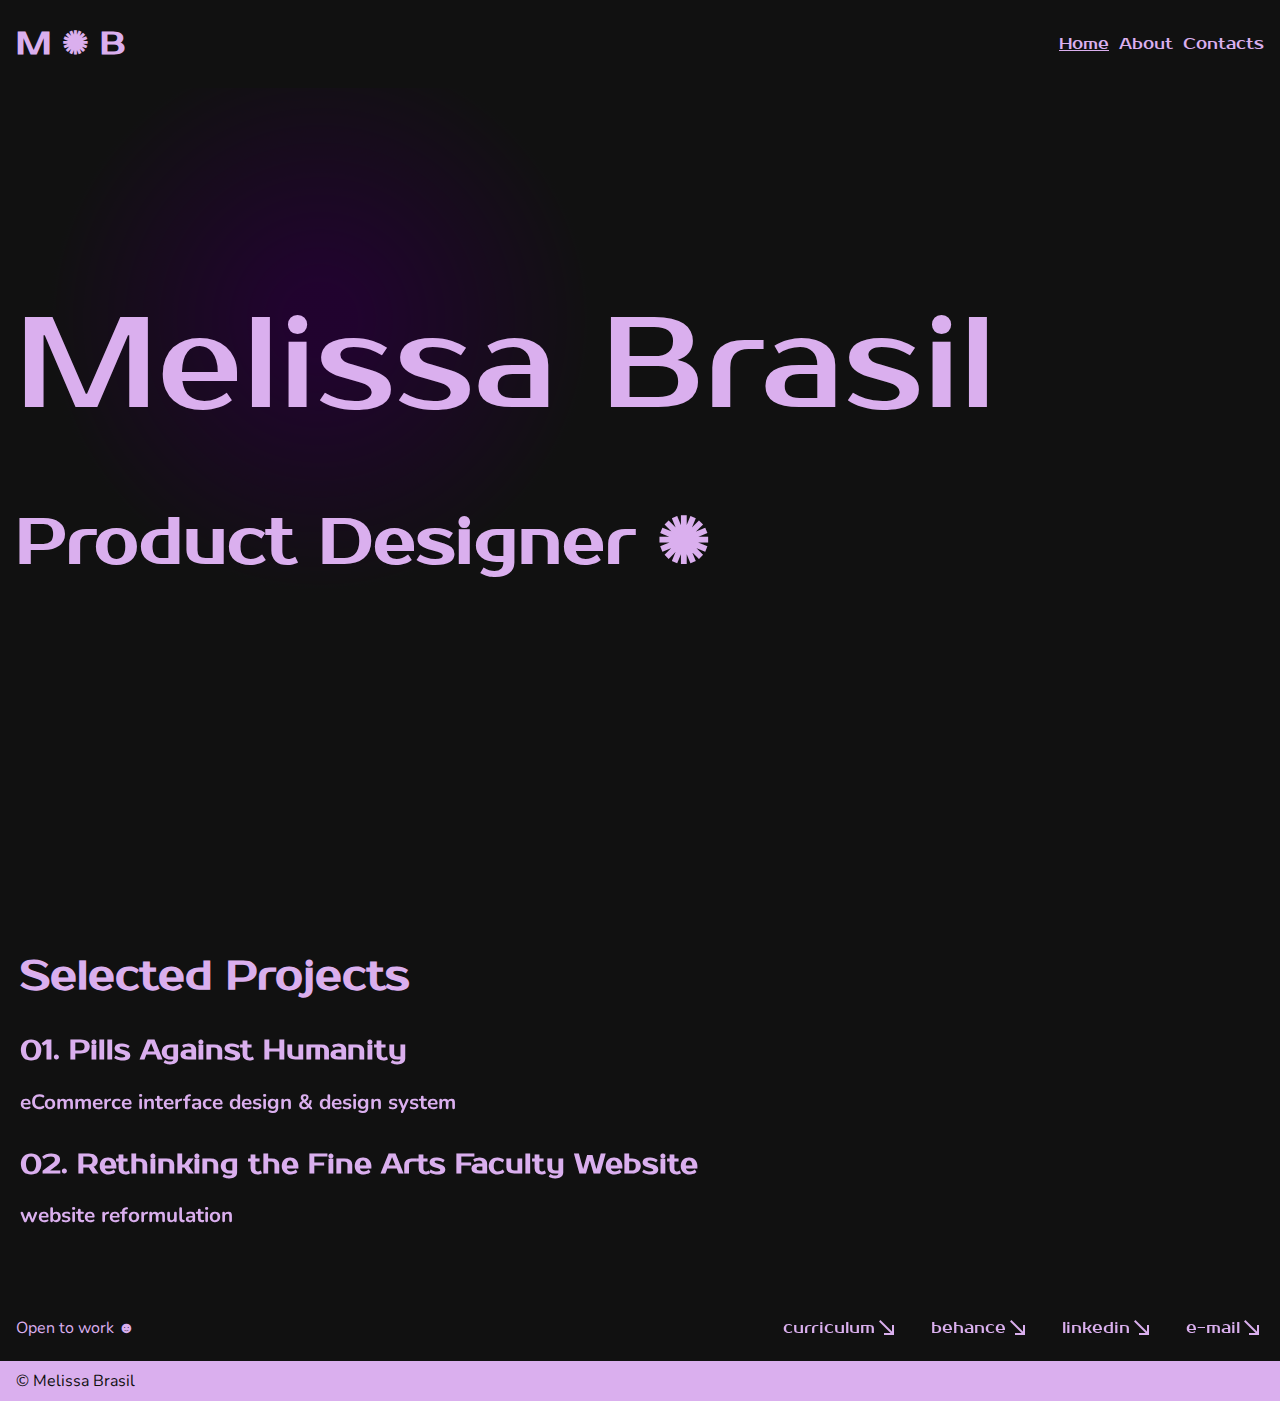
==== commit 2e5a246c: "Ajustes de acessibilidade" ====
--- a/index.html
+++ b/index.html
@@ -7,7 +7,7 @@
     <meta name="viewport" content="width=device-width, initial-scale=1.0">
     <meta name="theme-color" content="rgb(113, 19, 157)">
 
-    <link rel="icon" type="image/svg" href="assets/img/theme.svg">
+    <link rel="icon" type="image/svg" href="assets/svg/theme.svg">
 
     <style>
         @import url('https://fonts.googleapis.com/css2?family=Nunito:ital,wght@0,400;0,500;0,700;0,800;1,400;1,500;1,700;1,800&family=Prosto+One&display=swap');
@@ -21,19 +21,19 @@
 <body>
 
 <div id='gradient_container'>
-    <img id="spotlight" src="assets/img/gradient.svg">
+    <img id="spotlight" src="assets/svg/gradient.svg" alt="spotlight that follows the cursor behinde the website's content">
 </div>
 <header>
     <div id="header_container">
-        <h1 alt="Melissa Brasil">M ✺ B</h1>
+        <a  href="index.html" id="logo"><h1 alt="Melissa Brasil">M ✺ B</h1></a>
         <button class="btn--toggle-menu">
             <svg xmlns="http://www.w3.org/2000/svg" width="24" height="24" viewBox="0 0 24 24" fill="none" stroke="currentColor" stroke-width="2" stroke-linecap="round" stroke-linejoin="round" class="feather feather-menu"><line x1="3" y1="12" x2="21" y2="12"></line><line x1="3" y1="6" x2="21" y2="6"></line><line x1="3" y1="18" x2="21" y2="18"></line></svg>
         </button>
         <nav id="main-navigation">
             <ul>
-                <li><a  href="index.html">Home</a></li>
-                <li><a  href="about.html">About</a></li>
-                <li><a  href="contacts.html">Contacts</a></li>
+                <li><a  href="index.html" alt="opens website's homepage">Home</a></li>
+                <li><a  href="about.html" alt="opens website's about page">About</a></li>
+                <li><a  href="contacts.html" alt="opens website's contacts page">Contacts</a></li>
             </ul>
         </nav>
 </div>
@@ -61,7 +61,7 @@
 
         <div>
           <li>
-            <a class="link_projects" href="project_pills.html" alt="open Pills Against Humanity project">
+            <a class="link_projects" href="project_pills.html" alt="open Pills Against Humanity project page">
               <h3>01. Pills Against Humanity</h3>
               <h4>eCommerce interface design & design system</h4>
             </a>
@@ -71,7 +71,7 @@
         <div>
           <li>
             <a class="link_projects" href="project_fbaul.html"
-              alt="open Rethinking the Fine Arts Faculty Website project">
+              alt="open Rethinking the Fine Arts Faculty Website project page">
               <h3>02. Rethinking the Fine Arts Faculty Website</h3>
               <h4>website reformulation</h4>
             </a>
@@ -94,7 +94,7 @@
                         </span></a>
                 </li>
                 <li>
-                    <a href="https://www.behance.net/melissa-brasil" target="_blank" class="link_animation" alt="open Melissa Brasil's curriculum in PDF">behance<span
+                    <a href="https://www.behance.net/melissa-brasil" target="_blank" class="link_animation" alt="open Melissa Brasil's behance">behance<span
                             class="material-symbols-outlined">
                             south_east
                         </span></a>
--- a/assets/css/style.css
+++ b/assets/css/style.css
@@ -1 +1 @@
-@charset "UTF-8";body,html{height:100svh;-webkit-box-sizing:border-box;box-sizing:border-box;font-size:16px;margin:0;padding:0;background-color:#111;color:#DAAFEE}body.no-scroll,html.no-scroll{overflow-y:hidden}main{-webkit-box-flex:1;-ms-flex-positive:1;flex-grow:1;display:-webkit-box;display:-ms-flexbox;display:flex;-webkit-box-pack:center;-ms-flex-pack:center;justify-content:center;-webkit-box-orient:vertical;-webkit-box-direction:normal;-ms-flex-direction:column;flex-direction:column;padding:30px 20px;margin:0}::-moz-selection{color:#111;background:#DAAFEE}::selection{color:#111;background:#DAAFEE}:visited{color:#DAAFEE}h1{font-size:1rem;font-family:"Prosto One",cursive;color:#DAAFEE;line-height:1.5}@media (min-width:1150px){h1{font-size:2rem}}h2{font-size:1.6rem;font-family:"Prosto One",cursive;color:#DAAFEE;line-height:1.5;margin:1rem 0}h3{font-size:1.3rem;font-family:"Prosto One",cursive;color:#DAAFEE;line-height:1.5;margin:0.5rem 0 1rem 0}h4{font-size:1.1rem;font-family:"Nunito",cursive;color:#DAAFEE;line-height:1.5;margin:0 0 1.1rem 0}p{font-size:1rem;font-family:"Nunito",cursive;line-height:1.5;margin:0 0 1rem 0}header{display:block;position:sticky;top:0;background-color:#111;width:100%;margin:0;padding:0;z-index:1}header h1{margin:0}#header_container{display:-webkit-box;display:-ms-flexbox;display:flex;-webkit-box-pack:justify;-ms-flex-pack:justify;justify-content:space-between;-webkit-box-align:center;-ms-flex-align:center;align-items:center;padding:1rem;margin:0}.btn--toggle-menu{background:transparent;border:none;cursor:pointer}@media (min-width:850px){.btn--toggle-menu{display:none}}.btn--toggle-menu svg{stroke:#DAAFEE;fill:#DAAFEE}#main-navigation{display:none}@media (min-width:850px){#main-navigation{display:block}}#main-navigation.menu-is-open{display:-webkit-box;display:-ms-flexbox;display:flex;position:absolute;background:#111;top:60px;left:0;width:100%;height:100svh;z-index:2;-webkit-box-orient:vertical;-webkit-box-direction:normal;-ms-flex-direction:column;flex-direction:column;-webkit-box-pack:center;-ms-flex-pack:center;justify-content:center;text-align:center;-webkit-box-align:center;-ms-flex-align:center;align-items:center}#main-navigation.menu-is-open ul{-webkit-box-orient:vertical;-webkit-box-direction:normal;-ms-flex-direction:column;flex-direction:column;font-size:2rem;gap:40px;padding-bottom:60px;-webkit-box-align:center;-ms-flex-align:center;align-items:center}@media (min-width:850px){#main-navigation.menu-is-open{display:block;position:static;background:transparent;width:auto;height:auto}#main-navigation.menu-is-open ul{-webkit-box-orient:horizontal;-webkit-box-direction:normal;-ms-flex-direction:row;flex-direction:row;font-size:1.25rem;-webkit-column-gap:30px;-moz-column-gap:30px;column-gap:30px}}nav a{display:-webkit-box;display:-ms-flexbox;display:flex;-ms-flex-line-pack:stretch;align-content:stretch;color:#DAAFEE;text-decoration:none}nav a.active{text-decoration:underline}ul{display:-webkit-box;display:-ms-flexbox;display:flex;list-style:none;-webkit-column-gap:10px;-moz-column-gap:10px;column-gap:10px;color:#DAAFEE}li{font-size:1rem;font-family:"Prosto One",cursive;color:#DAAFEE;line-height:1.5}footer{background-color:#DAAFEE;display:-webkit-box;display:-ms-flexbox;display:flex;-webkit-box-orient:vertical;-webkit-box-direction:normal;-ms-flex-direction:column;flex-direction:column;bottom:0}footer p{margin:0.5rem 0}.footer_list{display:-webkit-box;display:-ms-flexbox;display:flex;-webkit-box-orient:vertical;-webkit-box-direction:normal;-ms-flex-direction:column;flex-direction:column}@media (min-width:540px){.footer_list{-webkit-box-orient:horizontal;-webkit-box-direction:normal;-ms-flex-direction:row;flex-direction:row;gap:2rem}}.footer-row{display:-webkit-box;display:-ms-flexbox;display:flex;-webkit-box-orient:vertical;-webkit-box-direction:normal;-ms-flex-direction:column;flex-direction:column;-webkit-box-align:baseline;-ms-flex-align:baseline;align-items:baseline;-webkit-box-pack:justify;-ms-flex-pack:justify;justify-content:space-between;padding:0 1rem}@media (min-width:850px){.footer-row{-webkit-box-orient:horizontal;-webkit-box-direction:normal;-ms-flex-direction:row;flex-direction:row}}.footer-row:first-child{background-color:#111;color:#DAAFEE}.footer-row:last-child{background-color:#DAAFEE;color:#111}@media (min-width:850px){.grid{display:-ms-grid;display:grid;-ms-grid-columns:1fr 1rem 1fr 1rem 1fr 1rem 1fr 1rem 1fr 1rem 1fr 1rem 1fr 1rem 1fr 1rem 1fr 1rem 1fr 1rem 1fr 1rem 1fr;grid-template-columns:repeat(12,1fr);-webkit-column-gap:1rem;-moz-column-gap:1rem;column-gap:1rem;padding:0}}@-webkit-keyframes move{to{-webkit-transform:translateX(-100%);transform:translateX(-100%)}}@keyframes move{to{-webkit-transform:translateX(-100%);transform:translateX(-100%)}}.link_animation{font-size:1rem;font-family:"Prosto One",cursive;color:#DAAFEE;line-height:1.5;text-decoration:none;background-image:-webkit-gradient(linear,left top,right top,from(#fff),color-stop(50%,#fff),color-stop(50%,#DAAFEE));background-image:linear-gradient(to right,#fff,#fff 50%,#DAAFEE 50%);background-size:200% 100%;background-position:-100%;padding:5px 0;position:relative;-webkit-background-clip:text;background-clip:text;-webkit-text-fill-color:transparent;-webkit-transition:all 0.3s ease-in-out;transition:all 0.3s ease-in-out;-webkit-box-align:center;-ms-flex-align:center;align-items:center;display:-webkit-box;display:-ms-flexbox;display:flex;right:0;-webkit-box-pack:end;-ms-flex-pack:end;justify-content:end;width:-webkit-max-content;width:-moz-max-content;width:max-content}.link_animation:before{content:"";background:#fff;display:block;position:absolute;bottom:-3px;left:0;width:0;height:3px;-webkit-transition:all 0.3s ease-in-out;transition:all 0.3s ease-in-out}.link_animation:hover{background-position:0}.link_animation:hover:before{width:100%}.marquee{position:absolute;white-space:nowrap;overflow:hidden;top:0;left:0;width:100%;padding:24px 0;left:calc((100% - 100vw) / 2);width:100vw}.marquee_content{display:block;width:100%;font-size:1rem;font-family:"Prosto One",cursive;-webkit-transform:translateX(100%);transform:translateX(100%);-webkit-animation:move 20s linear infinite;animation:move 20s linear infinite}@media (min-width:1150px){.marquee_content{-webkit-animation:move 30s linear infinite;animation:move 30s linear infinite}}ul{padding-left:0}.link_projects{color:#DAAFEE;position:relative}.link_projects:after{content:"";background:#DAAFEE;mix-blend-mode:overlay;width:calc(100% + 20px);height:0;position:absolute;bottom:-4px;left:-10px;-webkit-transition:all 0.3s cubic-bezier(0.445,0.05,0.55,0.95);transition:all 0.3s cubic-bezier(0.445,0.05,0.55,0.95)}.link_projects:hover:after{height:calc(100% + 8px)}#spotlight,#spotlight_container{display:none}@media (min-width:1150px){@-webkit-keyframes spotload{0%{opacity:0}to{opacity:1}}@keyframes spotload{0%{opacity:0}to{opacity:1}}#gradient_container{width:100%;height:100vh;overflow:hidden;z-index:0;position:fixed;mix-blend-mode:color;display:block}#spotlight{height:auto;width:50vw;-o-object-fit:contain;object-fit:contain;position:absolute;pointer-events:none;-webkit-user-select:none;-moz-user-select:none;-ms-user-select:none;user-select:none;-webkit-animation:spotload 1s ease-in;animation:spotload 1s ease-in;display:block}}.contacts_text{color:#DAAFEE;font-size:2.35rem;font-family:"Prosto One",cursive;text-align:center}@media (min-width:850px){.contacts_text{font-size:6rem}}@media (min-width:1150px){.contacts_text{font-size:8rem}}.contacts_footer{display:-webkit-box;display:-ms-flexbox;display:flex;-webkit-box-orient:vertical;-webkit-box-direction:normal;-ms-flex-direction:column;flex-direction:column;width:100%;height:100svh}.contacts_section{-webkit-box-align:center;-ms-flex-align:center;align-items:center;-webkit-box-pack:center;-ms-flex-pack:center;justify-content:center;height:auto}.hero{width:100svw;height:calc(100% - 61.5px);display:-webkit-box;display:-ms-flexbox;display:flex;margin:0;-webkit-box-orient:vertical;-webkit-box-direction:normal;-ms-flex-direction:column;flex-direction:column;-webkit-box-align:start;-ms-flex-align:start;align-items:flex-start;-webkit-box-sizing:border-box;box-sizing:border-box;-webkit-box-pack:justify;-ms-flex-pack:justify;justify-content:space-between}.hero .presentation{top:calc((100vh - 297.9px) / 3);display:-webkit-box;display:-ms-flexbox;display:flex;position:relative;-webkit-box-orient:vertical;-webkit-box-direction:normal;-ms-flex-direction:column;flex-direction:column;-webkit-box-pack:center;-ms-flex-pack:center;justify-content:center}.hero h2,.hero p{padding:0 1rem}@media (min-width:540px){.hero .presentation{top:calc((100vh - 200px) / 3)}}@media (min-width:850px){.hero{height:calc(100% - 88px)}.hero #page_title{font-size:6rem}.hero h2{font-size:3rem}.hero .presentation{top:calc((100vh - 247.5px) / 3)}}@media (min-width:1150px){.hero #page_title{font-size:8rem}.hero h2{font-size:4rem}.hero .presentation{top:calc((100vh - 355.5px) / 3)}}#page_title{font-size:4rem;font-family:"Prosto One",cursive}.projects_list{-webkit-box-orient:vertical;-webkit-box-direction:normal;-ms-flex-direction:column;flex-direction:column}.link_projects{text-decoration:none}#about_section{display:-webkit-box;display:-ms-flexbox;display:flex;-webkit-box-orient:horizontal;-webkit-box-direction:normal;-ms-flex-direction:row;flex-direction:row;-ms-flex-wrap:wrap;flex-wrap:wrap;-webkit-box-pack:justify;-ms-flex-pack:justify;justify-content:space-between}#skills_section{height:auto;display:-webkit-box;display:-ms-flexbox;display:flex;-webkit-box-orient:vertical;-webkit-box-direction:normal;-ms-flex-direction:column;flex-direction:column;-webkit-box-sizing:border-box;box-sizing:border-box;margin:0;-ms-flex-wrap:wrap;flex-wrap:wrap}.skills_div{height:auto;display:-webkit-box;display:-ms-flexbox;display:flex;-webkit-box-orient:vertical;-webkit-box-direction:normal;-ms-flex-direction:column;flex-direction:column;-ms-flex-wrap:wrap;flex-wrap:wrap}.skills_div ul{display:block}.skills_collumns{height:auto;margin-bottom:32px;margin-top:0}.justify{width:100%;display:-webkit-box;display:-ms-flexbox;display:flex;-webkit-box-orient:horizontal;-webkit-box-direction:normal;-ms-flex-direction:row;flex-direction:row;-webkit-box-pack:justify;-ms-flex-pack:justify;justify-content:space-between}.skill_ranking{color:#787878}@media (min-width:540px){.skills_div{-webkit-box-orient:horizontal;-webkit-box-direction:normal;-ms-flex-direction:row;flex-direction:row;-webkit-box-pack:justify;-ms-flex-pack:justify;justify-content:space-between;display:-webkit-box;display:-ms-flexbox;display:flex;gap:2rem}.skills_collumns{-webkit-box-flex:1;-ms-flex:1;flex:1}#about_text{-webkit-column-count:2;-moz-column-count:2;column-count:2;gap:24px}}@media (min-width:1150px){.skills_container{display:-webkit-box;display:-ms-flexbox;display:flex;-webkit-box-orient:horizontal;-webkit-box-direction:normal;-ms-flex-direction:row;flex-direction:row;gap:2rem}.skills_collumns{width:calc(25% - 18px)}.skills_div{-webkit-box-flex:1;-ms-flex:1;flex:1}}.special_p{margin:0.2rem 0}.about_body{display:-webkit-box;display:-ms-flexbox;display:flex;-webkit-box-orient:vertical;-webkit-box-direction:normal;-ms-flex-direction:column;flex-direction:column}.marquee_container{position:relative;width:100%;padding:24px 0;height:20px}figure,img{margin:0;padding:0;width:100%}@media (min-width:850px){.grid .project_h2{-ms-grid-column:1;-ms-grid-column-span:12;grid-column:1/span 12;-webkit-box-ordinal-group:2;-ms-flex-order:1;order:1}.grid .first_image{-ms-grid-column:1;-ms-grid-column-span:6;grid-column:1/7;-webkit-box-ordinal-group:3;-ms-flex-order:2;order:2}.grid .second_image{-ms-grid-column:7;-ms-grid-column-span:6;grid-column:7/13;-webkit-box-ordinal-group:3;-ms-flex-order:2;order:2}.grid .project_h3{-ms-grid-column:1;-ms-grid-column-span:12;grid-column:1/span 12;-webkit-box-ordinal-group:4;-ms-flex-order:3;order:3}.grid .project_context{-ms-grid-column:1;-ms-grid-column-span:6;grid-column:1/7;-webkit-box-ordinal-group:5;-ms-flex-order:4;order:4}.grid .project_description{-ms-grid-column:7;-ms-grid-column-span:6;grid-column:7/13;-webkit-box-ordinal-group:5;-ms-flex-order:4;order:4}.grid .link_animation{-ms-grid-column:7;-ms-grid-column-span:6;grid-column:7/13;-webkit-box-ordinal-group:6;-ms-flex-order:5;order:5}}strong{font-weight:800}+@charset "UTF-8";body,html{height:100svh;-webkit-box-sizing:border-box;box-sizing:border-box;font-size:16px;margin:0;padding:0;background-color:#111;color:#DAAFEE}body.no-scroll,html.no-scroll{overflow-y:hidden}main{-webkit-box-flex:1;-ms-flex-positive:1;flex-grow:1;display:-webkit-box;display:-ms-flexbox;display:flex;-webkit-box-pack:center;-ms-flex-pack:center;justify-content:center;-webkit-box-orient:vertical;-webkit-box-direction:normal;-ms-flex-direction:column;flex-direction:column;padding:30px 20px;margin:0}::-moz-selection{color:#111;background:#DAAFEE}::selection{color:#111;background:#DAAFEE}:visited{color:#DAAFEE}h1{font-size:1rem;font-family:"Prosto One",cursive;color:#DAAFEE;line-height:1.5}@media (min-width:1150px){h1{font-size:2rem}}h2{font-size:1.6rem;font-family:"Prosto One",cursive;color:#DAAFEE;line-height:1.5;margin:1rem 0}@media (min-width:850px){h2{font-size:2rem}}@media (min-width:1150px){h2{font-size:2.5rem}}h3{font-size:1.3rem;font-family:"Prosto One",cursive;color:#DAAFEE;line-height:1.5;margin:0.5rem 0 1rem 0}@media (min-width:850px){h3{font-size:1.5rem}}@media (min-width:1150px){h3{font-size:1.7rem}}h4{font-size:1.1rem;font-family:"Nunito",cursive;color:#DAAFEE;line-height:1.5;margin:0 0 1.1rem 0}@media (min-width:850px){h4{font-size:1.2rem}}@media (min-width:1150px){h4{font-size:1.3rem}}p{font-size:1rem;font-family:"Nunito",cursive;line-height:1.5;margin:0 0 1rem 0}header{display:block;position:sticky;top:0;background-color:#111;width:100%;margin:0;padding:0;z-index:1}header h1{margin:0}#header_container{display:-webkit-box;display:-ms-flexbox;display:flex;-webkit-box-pack:justify;-ms-flex-pack:justify;justify-content:space-between;-webkit-box-align:center;-ms-flex-align:center;align-items:center;padding:1rem;margin:0}.btn--toggle-menu{background:transparent;border:none;cursor:pointer}@media (min-width:850px){.btn--toggle-menu{display:none}}.btn--toggle-menu svg{stroke:#DAAFEE;fill:#DAAFEE}#main-navigation{display:none}@media (min-width:850px){#main-navigation{display:block}}#main-navigation.menu-is-open{display:-webkit-box;display:-ms-flexbox;display:flex;position:absolute;background:#111;top:60px;left:0;width:100%;height:100svh;z-index:2;-webkit-box-orient:vertical;-webkit-box-direction:normal;-ms-flex-direction:column;flex-direction:column;-webkit-box-pack:center;-ms-flex-pack:center;justify-content:center;text-align:center;-webkit-box-align:center;-ms-flex-align:center;align-items:center}#main-navigation.menu-is-open ul{-webkit-box-orient:vertical;-webkit-box-direction:normal;-ms-flex-direction:column;flex-direction:column;font-size:2rem;gap:40px;padding-bottom:60px;-webkit-box-align:center;-ms-flex-align:center;align-items:center}@media (min-width:850px){#main-navigation.menu-is-open{display:block;position:static;background:transparent;width:auto;height:auto}#main-navigation.menu-is-open ul{-webkit-box-orient:horizontal;-webkit-box-direction:normal;-ms-flex-direction:row;flex-direction:row;font-size:1.25rem;-webkit-column-gap:30px;-moz-column-gap:30px;column-gap:30px}}nav a{display:-webkit-box;display:-ms-flexbox;display:flex;-ms-flex-line-pack:stretch;align-content:stretch;color:#DAAFEE;text-decoration:none}nav a.active{text-decoration:underline}ul{display:-webkit-box;display:-ms-flexbox;display:flex;list-style:none;-webkit-column-gap:10px;-moz-column-gap:10px;column-gap:10px;color:#DAAFEE}li{font-size:1rem;font-family:"Prosto One",cursive;color:#DAAFEE;line-height:1.5}#logo{text-decoration:none}footer{background-color:#DAAFEE;display:-webkit-box;display:-ms-flexbox;display:flex;-webkit-box-orient:vertical;-webkit-box-direction:normal;-ms-flex-direction:column;flex-direction:column;bottom:0}footer p{margin:0.5rem 0}.footer_list{display:-webkit-box;display:-ms-flexbox;display:flex;-webkit-box-orient:vertical;-webkit-box-direction:normal;-ms-flex-direction:column;flex-direction:column}@media (min-width:540px){.footer_list{-webkit-box-orient:horizontal;-webkit-box-direction:normal;-ms-flex-direction:row;flex-direction:row;gap:2rem}}.footer-row{display:-webkit-box;display:-ms-flexbox;display:flex;-webkit-box-orient:vertical;-webkit-box-direction:normal;-ms-flex-direction:column;flex-direction:column;-webkit-box-align:baseline;-ms-flex-align:baseline;align-items:baseline;-webkit-box-pack:justify;-ms-flex-pack:justify;justify-content:space-between;padding:0 1rem}@media (min-width:850px){.footer-row{-webkit-box-orient:horizontal;-webkit-box-direction:normal;-ms-flex-direction:row;flex-direction:row}}.footer-row:first-child{background-color:#111;color:#DAAFEE}.footer-row:last-child{background-color:#DAAFEE;color:#111}@media (min-width:850px){.grid{display:-ms-grid;display:grid;-ms-grid-columns:1fr 1rem 1fr 1rem 1fr 1rem 1fr 1rem 1fr 1rem 1fr 1rem 1fr 1rem 1fr 1rem 1fr 1rem 1fr 1rem 1fr 1rem 1fr;grid-template-columns:repeat(12,1fr);-webkit-column-gap:1rem;-moz-column-gap:1rem;column-gap:1rem;padding:0}}@-webkit-keyframes move{to{-webkit-transform:translateX(-100%);transform:translateX(-100%)}}@keyframes move{to{-webkit-transform:translateX(-100%);transform:translateX(-100%)}}.link_animation{font-size:1rem;font-family:"Prosto One",cursive;color:#DAAFEE;line-height:1.5;text-decoration:none;background-image:-webkit-gradient(linear,left top,right top,from(#fff),color-stop(50%,#fff),color-stop(50%,#DAAFEE));background-image:linear-gradient(to right,#fff,#fff 50%,#DAAFEE 50%);background-size:200% 100%;background-position:-100%;padding:5px 0;position:relative;-webkit-background-clip:text;background-clip:text;-webkit-text-fill-color:transparent;-webkit-transition:all 0.3s ease-in-out;transition:all 0.3s ease-in-out;-webkit-box-align:center;-ms-flex-align:center;align-items:center;display:-webkit-box;display:-ms-flexbox;display:flex;right:0;-webkit-box-pack:end;-ms-flex-pack:end;justify-content:end;width:-webkit-max-content;width:-moz-max-content;width:max-content}.link_animation:before{content:"";background:#fff;display:block;position:absolute;bottom:-3px;left:0;width:0;height:3px;-webkit-transition:all 0.3s ease-in-out;transition:all 0.3s ease-in-out}.link_animation:hover{background-position:0}.link_animation:hover:before{width:100%}.marquee{position:absolute;white-space:nowrap;overflow:hidden;top:0;left:0;width:100%;padding:24px 0;left:calc((100% - 100vw) / 2);width:100vw}.marquee_content{display:block;width:100%;font-size:1rem;font-family:"Prosto One",cursive;-webkit-transform:translateX(100%);transform:translateX(100%);-webkit-animation:move 20s linear infinite;animation:move 20s linear infinite}@media (min-width:1150px){.marquee_content{-webkit-animation:move 30s linear infinite;animation:move 30s linear infinite}}ul{padding-left:0}.link_projects{color:#DAAFEE;position:relative}.link_projects:after{content:"";background:#DAAFEE;mix-blend-mode:overlay;width:calc(100% + 200px);height:0;position:absolute;bottom:-4px;left:-100px;-webkit-transition:all 0.3s cubic-bezier(0.445,0.05,0.55,0.95);transition:all 0.3s cubic-bezier(0.445,0.05,0.55,0.95)}.link_projects:hover:after{height:calc(100% + 8px)}#spotlight,#spotlight_container{display:none}@media (min-width:1150px){@-webkit-keyframes spotload{0%{opacity:0}to{opacity:1}}@keyframes spotload{0%{opacity:0}to{opacity:1}}#gradient_container{width:100%;height:100vh;overflow:hidden;z-index:0;position:fixed;mix-blend-mode:color;display:block}#spotlight{height:auto;width:50vw;-o-object-fit:contain;object-fit:contain;position:absolute;pointer-events:none;-webkit-user-select:none;-moz-user-select:none;-ms-user-select:none;user-select:none;-webkit-animation:spotload 1s ease-in;animation:spotload 1s ease-in;display:block}}.contacts_text{color:#DAAFEE;font-size:2.35rem;font-family:"Prosto One",cursive;text-align:center}@media (min-width:850px){.contacts_text{font-size:6rem}}@media (min-width:1150px){.contacts_text{font-size:8rem}}.contacts_footer{display:-webkit-box;display:-ms-flexbox;display:flex;-webkit-box-orient:vertical;-webkit-box-direction:normal;-ms-flex-direction:column;flex-direction:column;width:100%;height:100svh}.contacts_section{-webkit-box-align:center;-ms-flex-align:center;align-items:center;-webkit-box-pack:center;-ms-flex-pack:center;justify-content:center;height:auto}.hero{width:100svw;height:calc(100% - 61.5px);display:-webkit-box;display:-ms-flexbox;display:flex;margin:0;-webkit-box-orient:vertical;-webkit-box-direction:normal;-ms-flex-direction:column;flex-direction:column;-webkit-box-align:start;-ms-flex-align:start;align-items:flex-start;-webkit-box-sizing:border-box;box-sizing:border-box;-webkit-box-pack:justify;-ms-flex-pack:justify;justify-content:space-between}.hero .presentation{top:calc((100vh - 297.9px) / 3);display:-webkit-box;display:-ms-flexbox;display:flex;position:relative;-webkit-box-orient:vertical;-webkit-box-direction:normal;-ms-flex-direction:column;flex-direction:column;-webkit-box-pack:center;-ms-flex-pack:center;justify-content:center}.hero h2,.hero p{padding:0 1rem}@media (min-width:540px){.hero .presentation{top:calc((100vh - 200px) / 3)}}@media (min-width:850px){.hero{height:calc(100% - 88px)}.hero #page_title{font-size:6rem}.hero h2{font-size:3rem}.hero .presentation{top:calc((100vh - 247.5px) / 3)}}@media (min-width:1150px){.hero #page_title{font-size:8rem}.hero h2{font-size:4rem}.hero .presentation{top:calc((100vh - 355.5px) / 3)}}#page_title{font-size:4rem;font-family:"Prosto One",cursive}.projects_list{-webkit-box-orient:vertical;-webkit-box-direction:normal;-ms-flex-direction:column;flex-direction:column}.link_projects{text-decoration:none}#about_section{display:-webkit-box;display:-ms-flexbox;display:flex;-webkit-box-orient:horizontal;-webkit-box-direction:normal;-ms-flex-direction:row;flex-direction:row;-ms-flex-wrap:wrap;flex-wrap:wrap;-webkit-box-pack:justify;-ms-flex-pack:justify;justify-content:space-between}#skills_section{height:auto;display:-webkit-box;display:-ms-flexbox;display:flex;-webkit-box-orient:vertical;-webkit-box-direction:normal;-ms-flex-direction:column;flex-direction:column;-webkit-box-sizing:border-box;box-sizing:border-box;margin:0;-ms-flex-wrap:wrap;flex-wrap:wrap}.skills_div{height:auto;display:-webkit-box;display:-ms-flexbox;display:flex;-webkit-box-orient:vertical;-webkit-box-direction:normal;-ms-flex-direction:column;flex-direction:column;-ms-flex-wrap:wrap;flex-wrap:wrap}.skills_div ul{display:block}.skills_collumns{height:auto;margin-bottom:32px;margin-top:0}.justify{width:100%;display:-webkit-box;display:-ms-flexbox;display:flex;-webkit-box-orient:horizontal;-webkit-box-direction:normal;-ms-flex-direction:row;flex-direction:row;-webkit-box-pack:justify;-ms-flex-pack:justify;justify-content:space-between}.skill_ranking{color:#787878}@media (min-width:540px){.skills_div{-webkit-box-orient:horizontal;-webkit-box-direction:normal;-ms-flex-direction:row;flex-direction:row;-webkit-box-pack:justify;-ms-flex-pack:justify;justify-content:space-between;display:-webkit-box;display:-ms-flexbox;display:flex;gap:2rem}.skills_collumns{-webkit-box-flex:1;-ms-flex:1;flex:1}#about_text{-webkit-column-count:2;-moz-column-count:2;column-count:2;gap:24px}}@media (min-width:1150px){.skills_container{display:-webkit-box;display:-ms-flexbox;display:flex;-webkit-box-orient:horizontal;-webkit-box-direction:normal;-ms-flex-direction:row;flex-direction:row;gap:2rem}.skills_collumns{width:calc(25% - 18px)}.skills_div{-webkit-box-flex:1;-ms-flex:1;flex:1}}.special_p{margin:0.2rem 0}.about_body{display:-webkit-box;display:-ms-flexbox;display:flex;-webkit-box-orient:vertical;-webkit-box-direction:normal;-ms-flex-direction:column;flex-direction:column}.marquee_container{position:relative;width:100%;padding:24px 0;height:20px}figure,img{margin:0;padding:0;width:100%}@media (min-width:850px){.grid .project_h2{-ms-grid-column:1;-ms-grid-column-span:12;grid-column:1/span 12;-webkit-box-ordinal-group:2;-ms-flex-order:1;order:1}.grid .first_image{-ms-grid-column:1;-ms-grid-column-span:6;grid-column:1/7;-webkit-box-ordinal-group:3;-ms-flex-order:2;order:2;z-index:2}.grid .second_image{-ms-grid-column:7;-ms-grid-column-span:6;grid-column:7/13;-webkit-box-ordinal-group:3;-ms-flex-order:2;order:2;z-index:2}.grid .project_h3{-ms-grid-column:1;-ms-grid-column-span:12;grid-column:1/span 12;-webkit-box-ordinal-group:4;-ms-flex-order:3;order:3}.grid .project_context{-ms-grid-column:1;-ms-grid-column-span:6;grid-column:1/7;-webkit-box-ordinal-group:5;-ms-flex-order:4;order:4}.grid .project_description{-ms-grid-column:7;-ms-grid-column-span:6;grid-column:7/13;-webkit-box-ordinal-group:5;-ms-flex-order:4;order:4}.grid .link_animation{-ms-grid-column:7;-ms-grid-column-span:6;grid-column:7/13;-webkit-box-ordinal-group:6;-ms-flex-order:5;order:5}}strong{font-weight:800}.project_h2{margin-bottom:2rem}.project_h3{margin-top:2rem;margin-bottom:1rem}